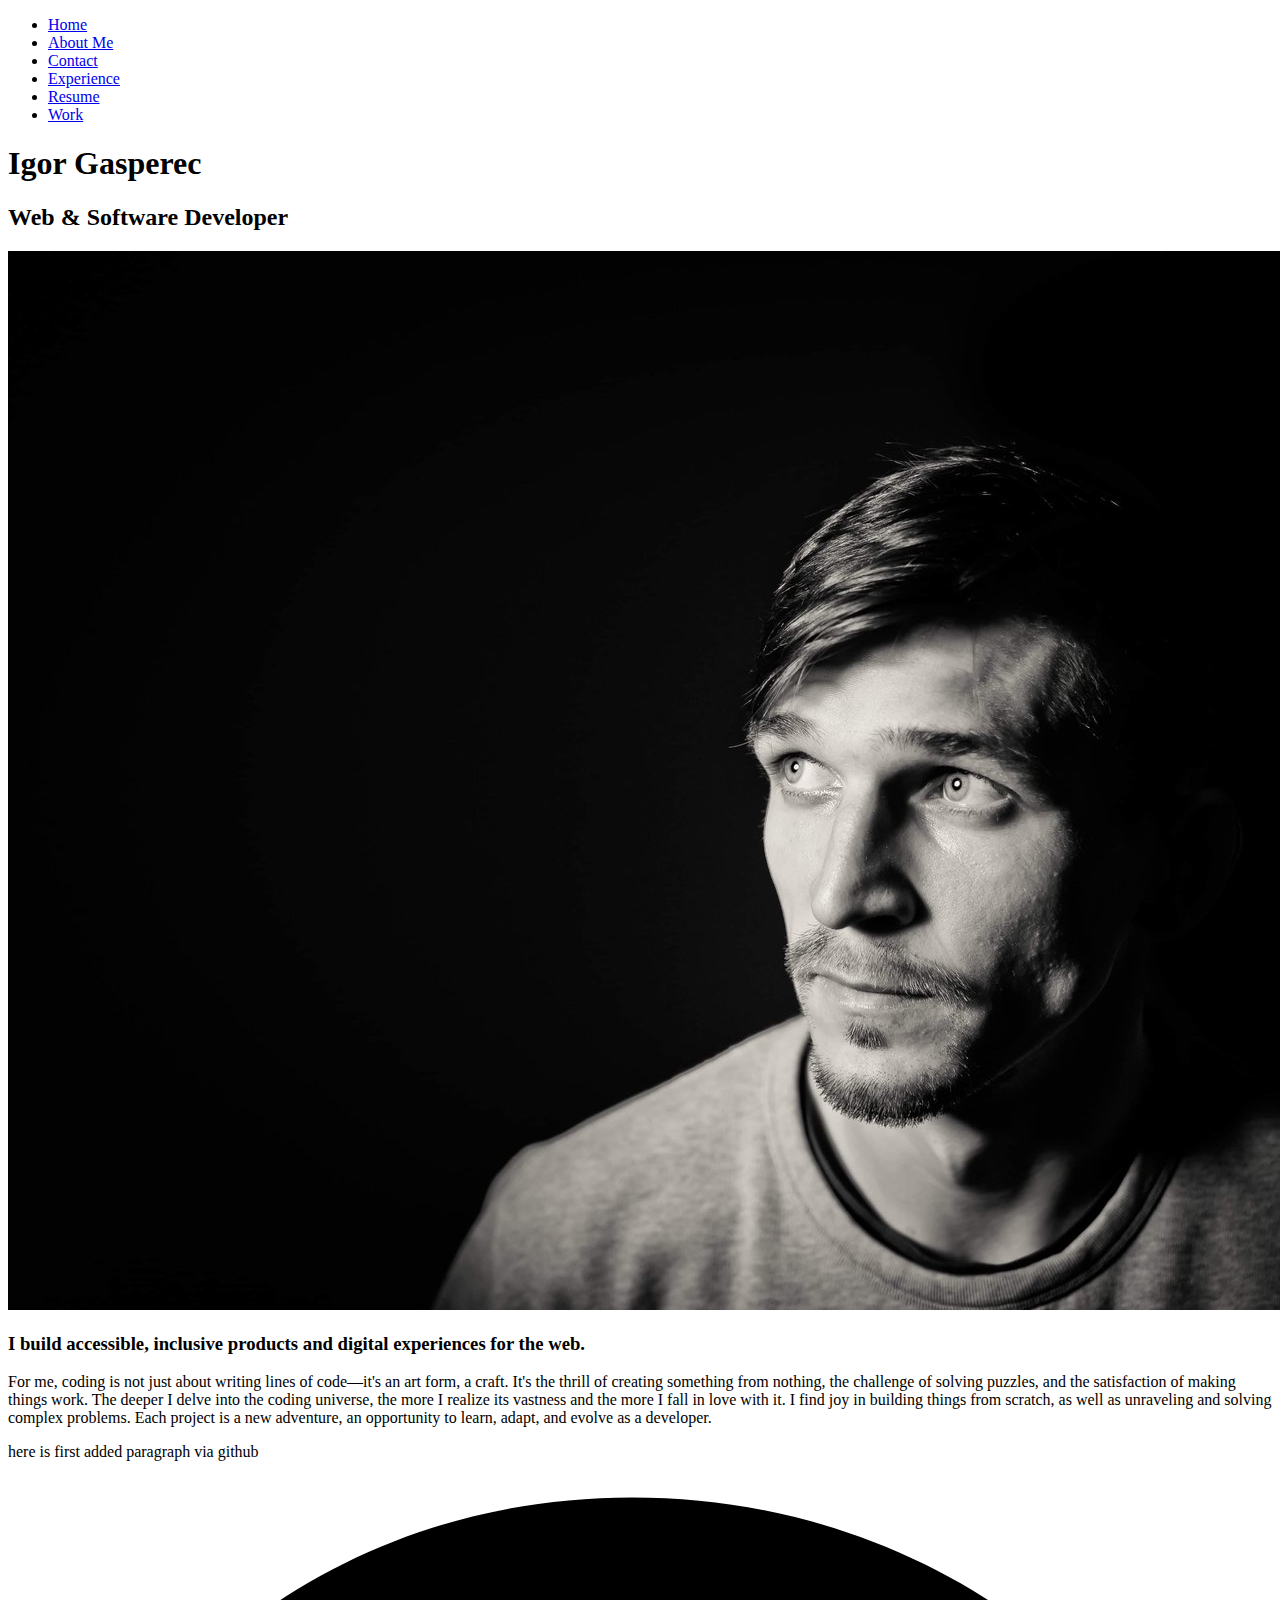
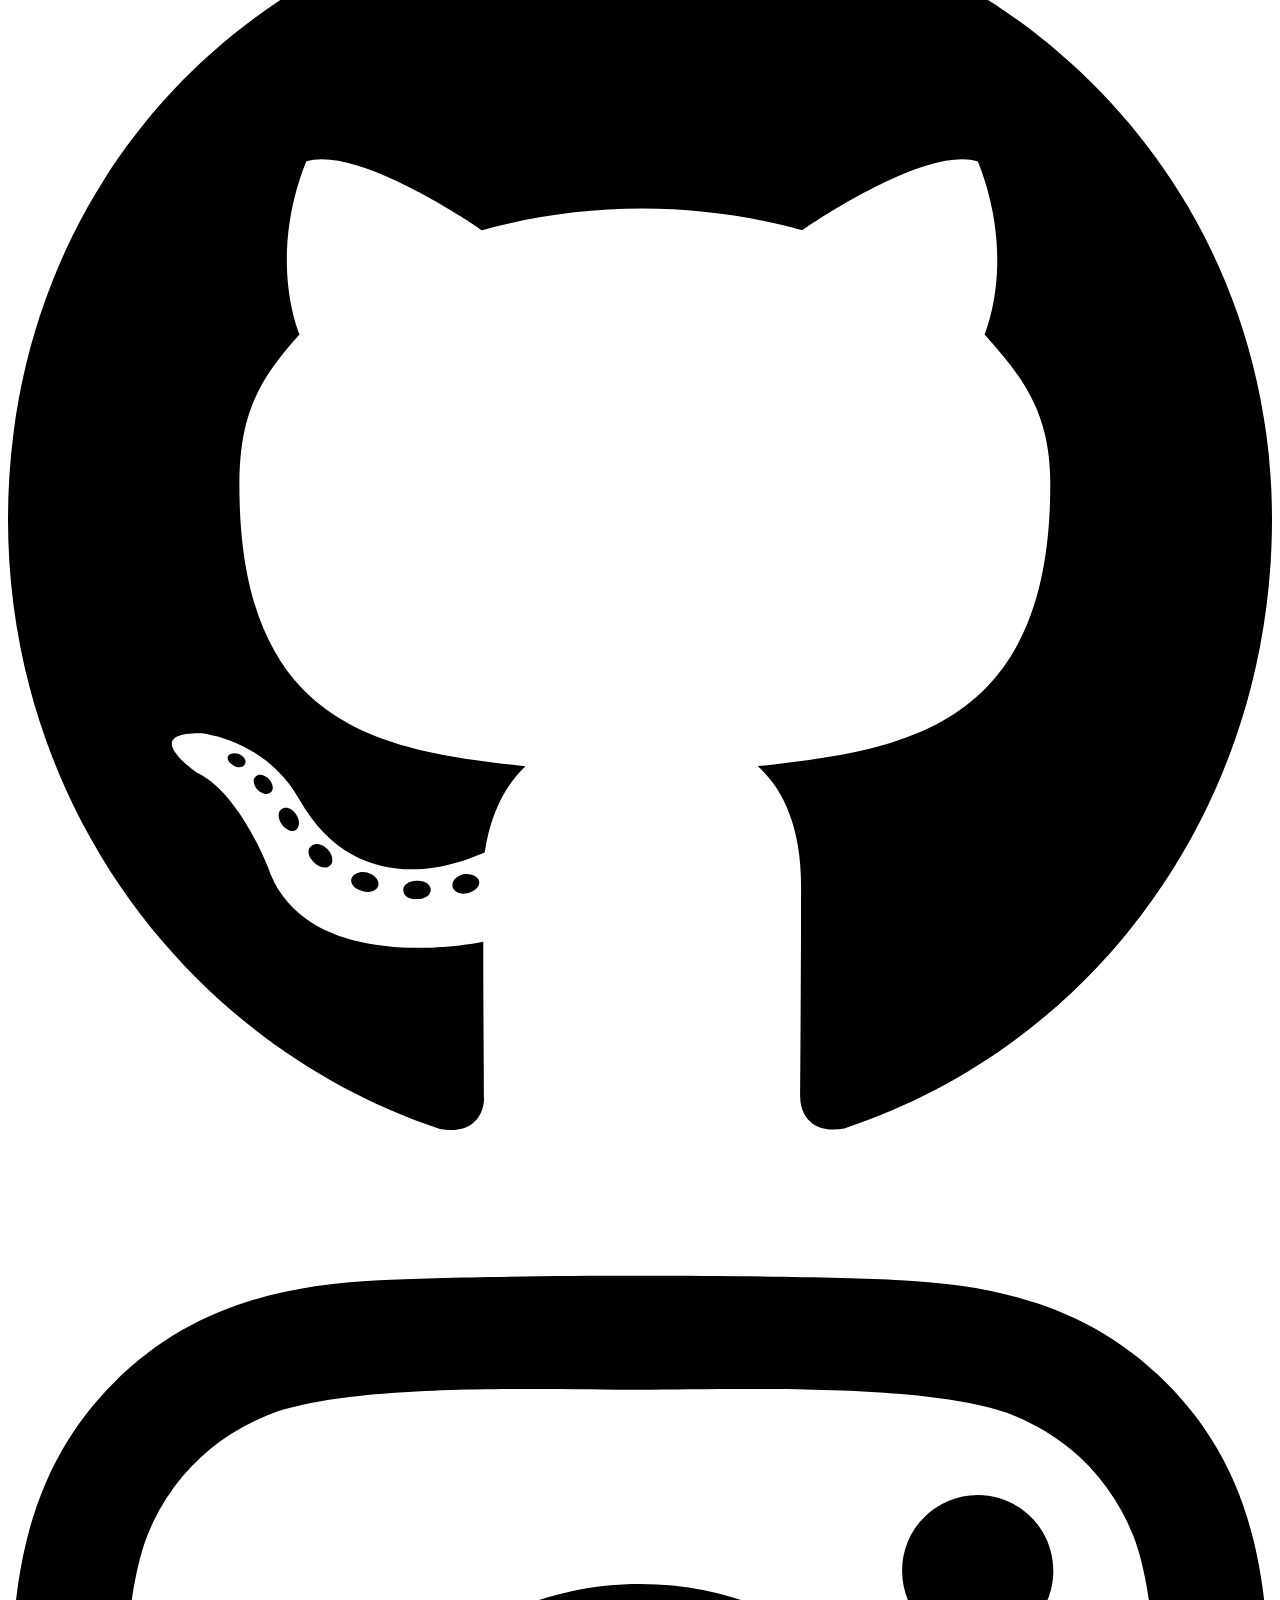
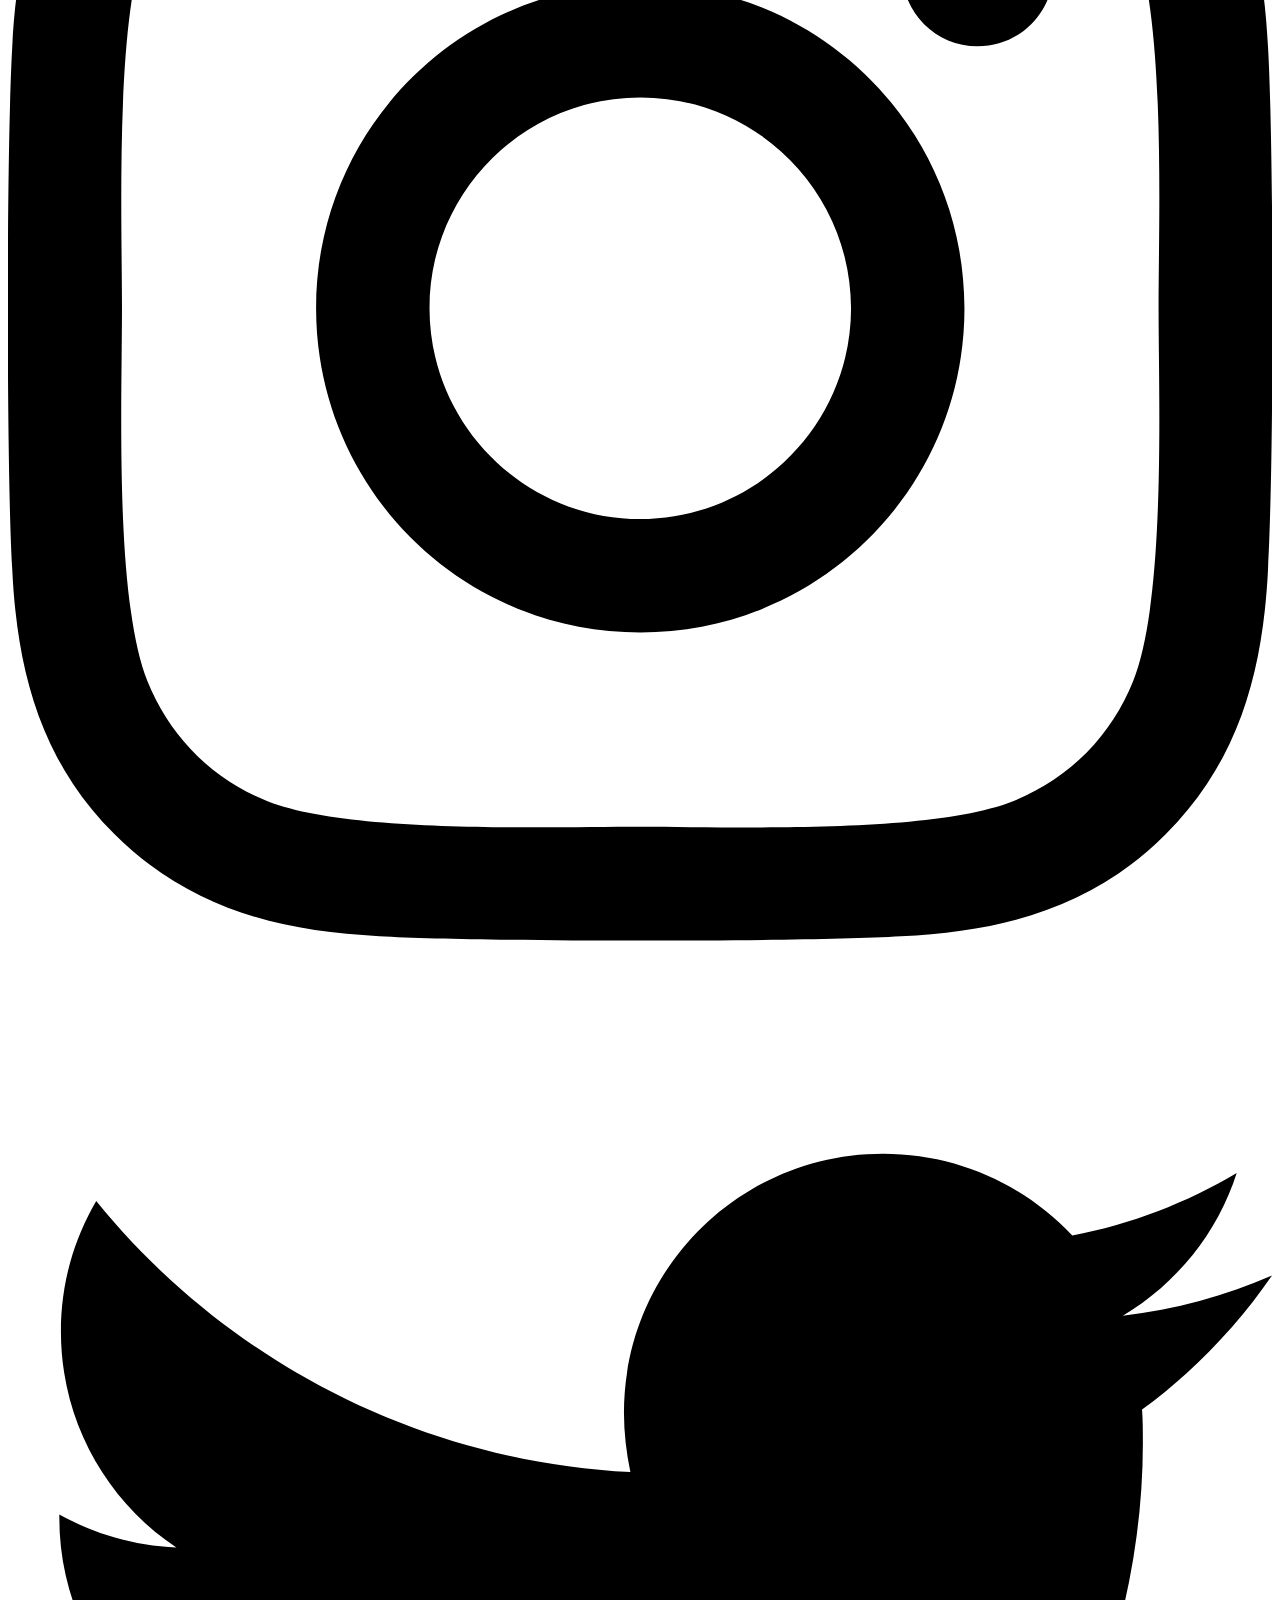
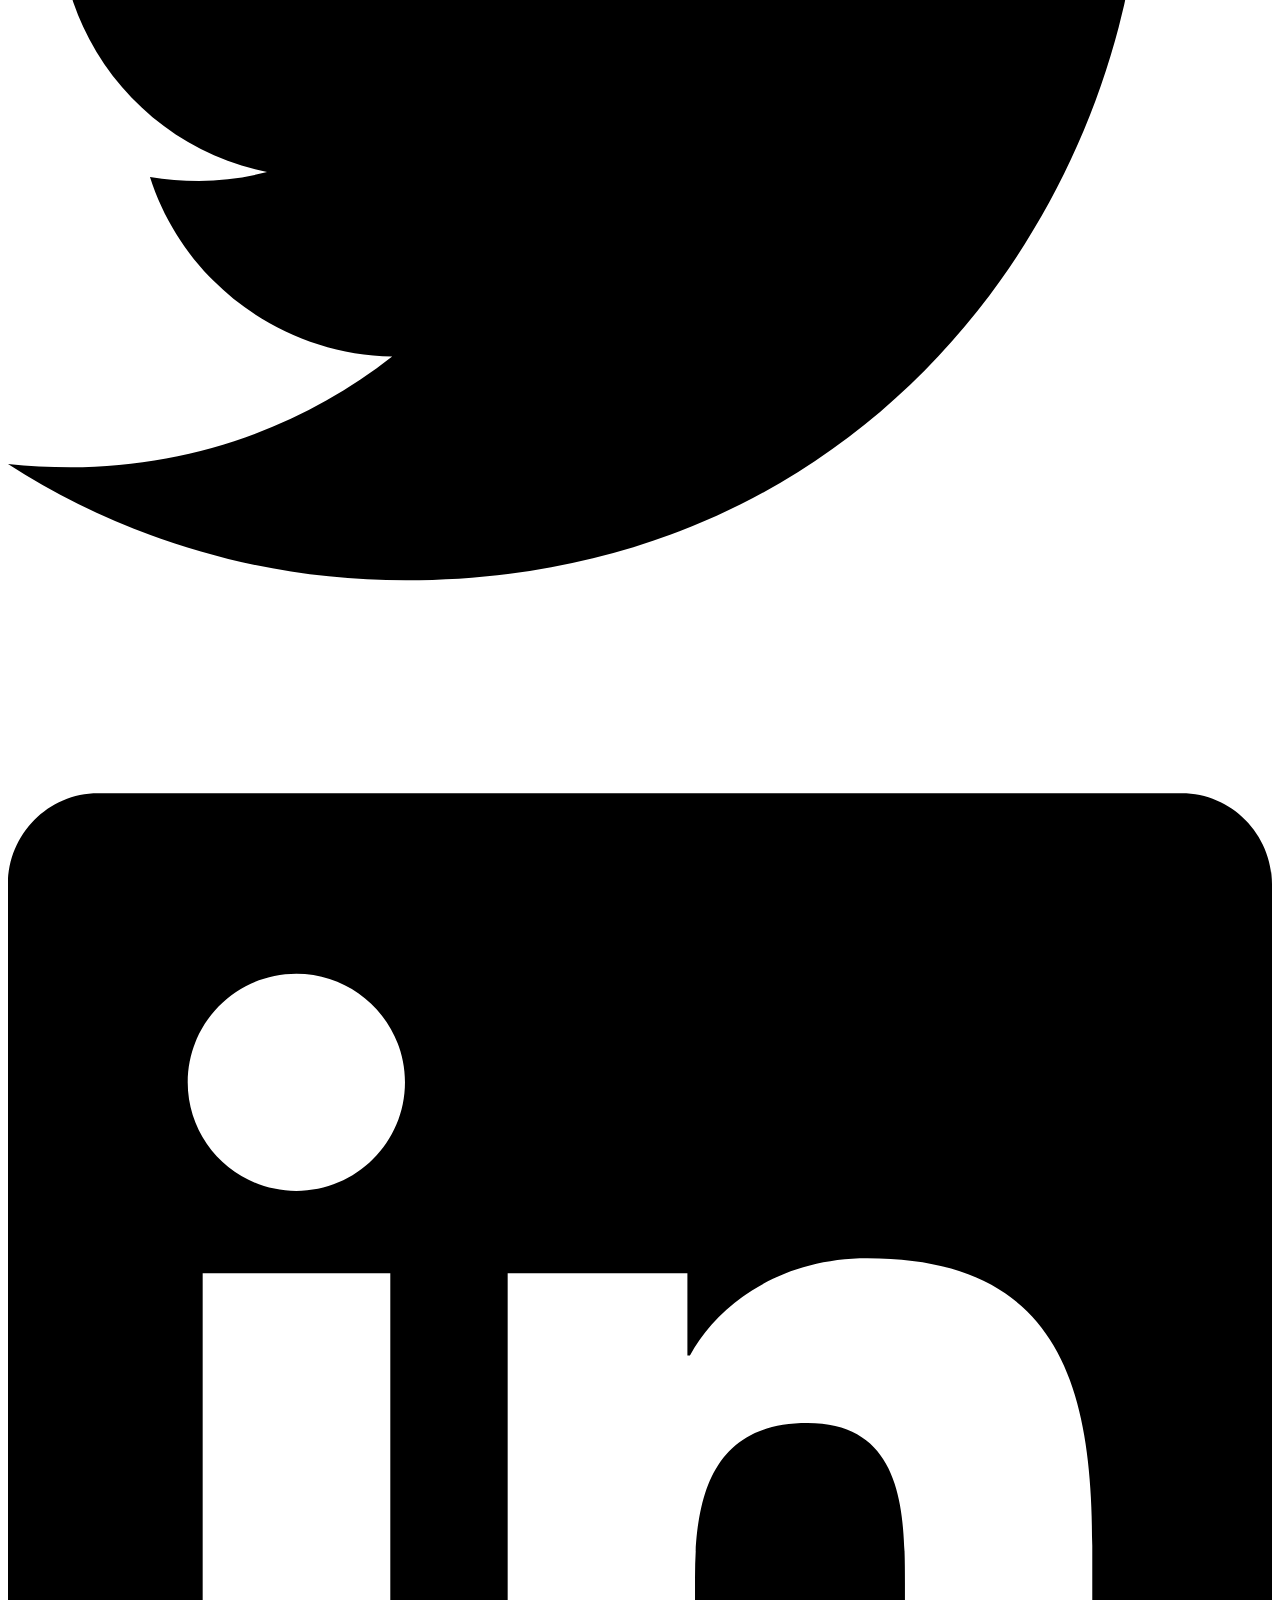
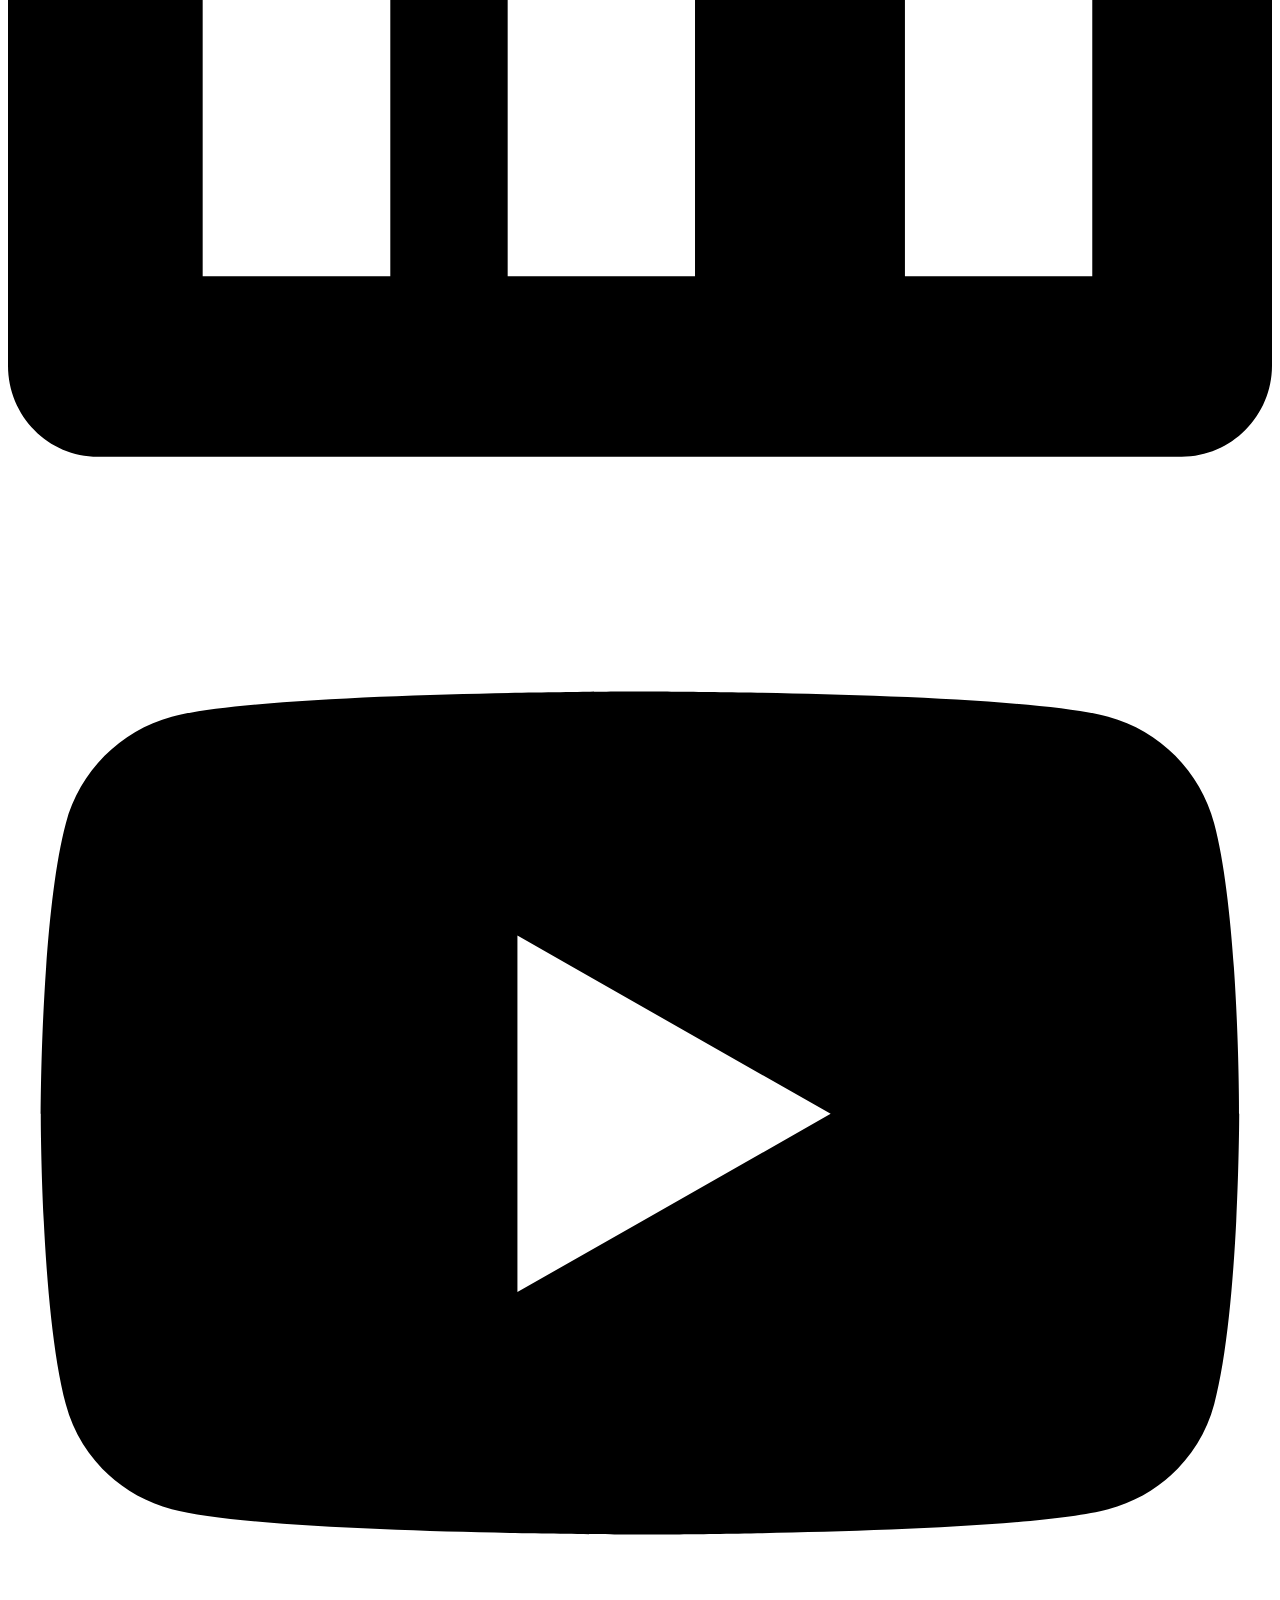
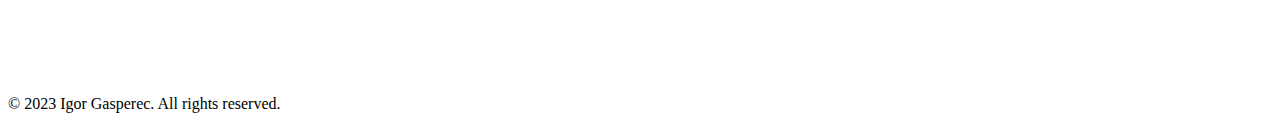
==== about.html @ 4b6e9caf "testing commit" ====
<!DOCTYPE html>
<html lang="en">
<head>
    <meta charset="UTF-8">
    <meta http-equiv="X-UA-Compatible" content="IE=edge">
    <meta name="viewport" content="width=device-width, initial-scale=1.0">
    <title>Igor Gasperec - Portfolio</title>
    <link rel="stylesheet" href="/css/normalise.css">
    <link rel="stylesheet" href="/css/mystyles.css">
    <script src="/JS/script.js"></script>
</head>
<body>

<!-- Navbar -->
<nav>
     <!-- ADD THIS div for the hamburger menu -->
     <div class="menu-toggle" id="mobile-menu">
        <span class="bar"></span>
        <span class="bar"></span>
        <span class="bar"></span>
    </div>
    <!-- END of the added div -->
    <ul class="nav-list">
        <li><a href="/html/index.html">Home</a></li>
        <li><a href="/html/about.html">About Me</a></li>
        <li><a href="/html/contact.html">Contact</a></li>
        <li><a href="/html/experience.html">Experience</a></li>
        <li><a href="/html/resume.html">Resume</a></li>
        <li><a href="/html/work.html">Work</a></li>
    </ul>
</nav>

    <!-- Main Content -->
    <main class="container">
        <h1>Igor Gasperec</h1>
        <h2>Web & Software Developer</h2>
        <div class="profile">
        <img src="../IMAGES/igor_profile.jpeg" alt="Profile Picture">
        </div>
        <h3>I build accessible, inclusive products and digital experiences for the web.</h3>
        <p>For me, coding is not just about writing lines of code—it's an art form, a craft. It's the thrill of creating something from nothing, the challenge of solving puzzles, and the satisfaction of making things work. The deeper I delve into the coding universe, the more I realize its vastness and the more I fall in love with it. I find joy in building things from scratch, as well as unraveling and solving complex problems. Each project is a new adventure, an opportunity to learn, adapt, and evolve as a developer.</p>
        <p>here is first added paragraph via github</p>
        <div class="social-icons">
            <a href="https://github.com/gasperec" class="icon-link"><img src="../IMAGES/github_logo.svg" alt="GitHub"></a>
            <a href="https://www.instagram.com/igorgasperec/" class="icon-link"><img src="../IMAGES/instagram_logo.svg" alt="Instagram"></a>
            <a href="https://twitter.com/gaspernator" class="icon-link"><img src="../IMAGES/twitter logo.svg" alt="Twitter"></a>
            <a href="https://www.linkedin.com/in/igor-gasperec-107602123/" class="icon-link"><img src="../IMAGES/linkedin_logo.svg" alt="LinkedIn"></a>
            <a href="https://www.youtube.com/channel/UCEY07HzT4uffakNIAejKF3A" class="icon-link"><img src="../IMAGES/youtube_logo.svg" alt="LinkedIn"></a>
        </div>
    </main>

    <!-- Footer -->
    <footer>
        <p>&copy; 2023 Igor Gasperec. All rights reserved.</p>
    </footer>

</body>

</html>
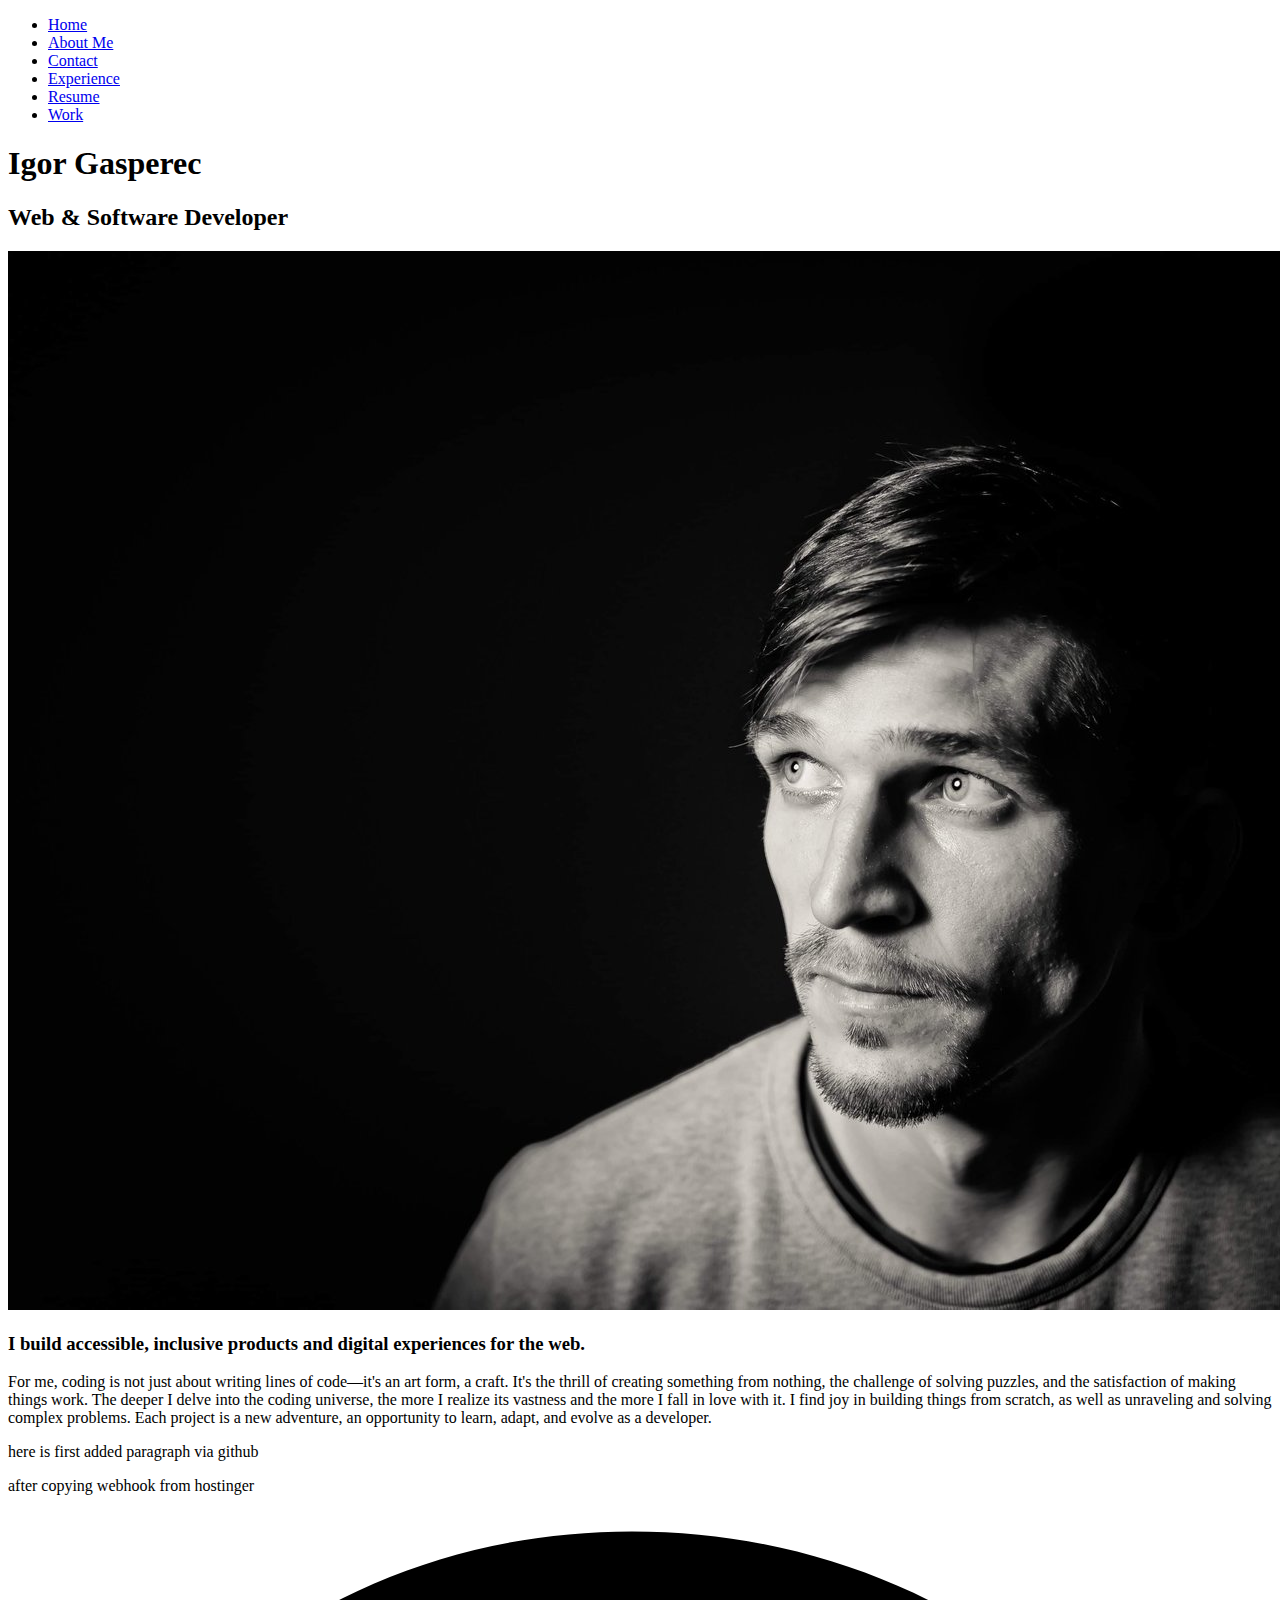
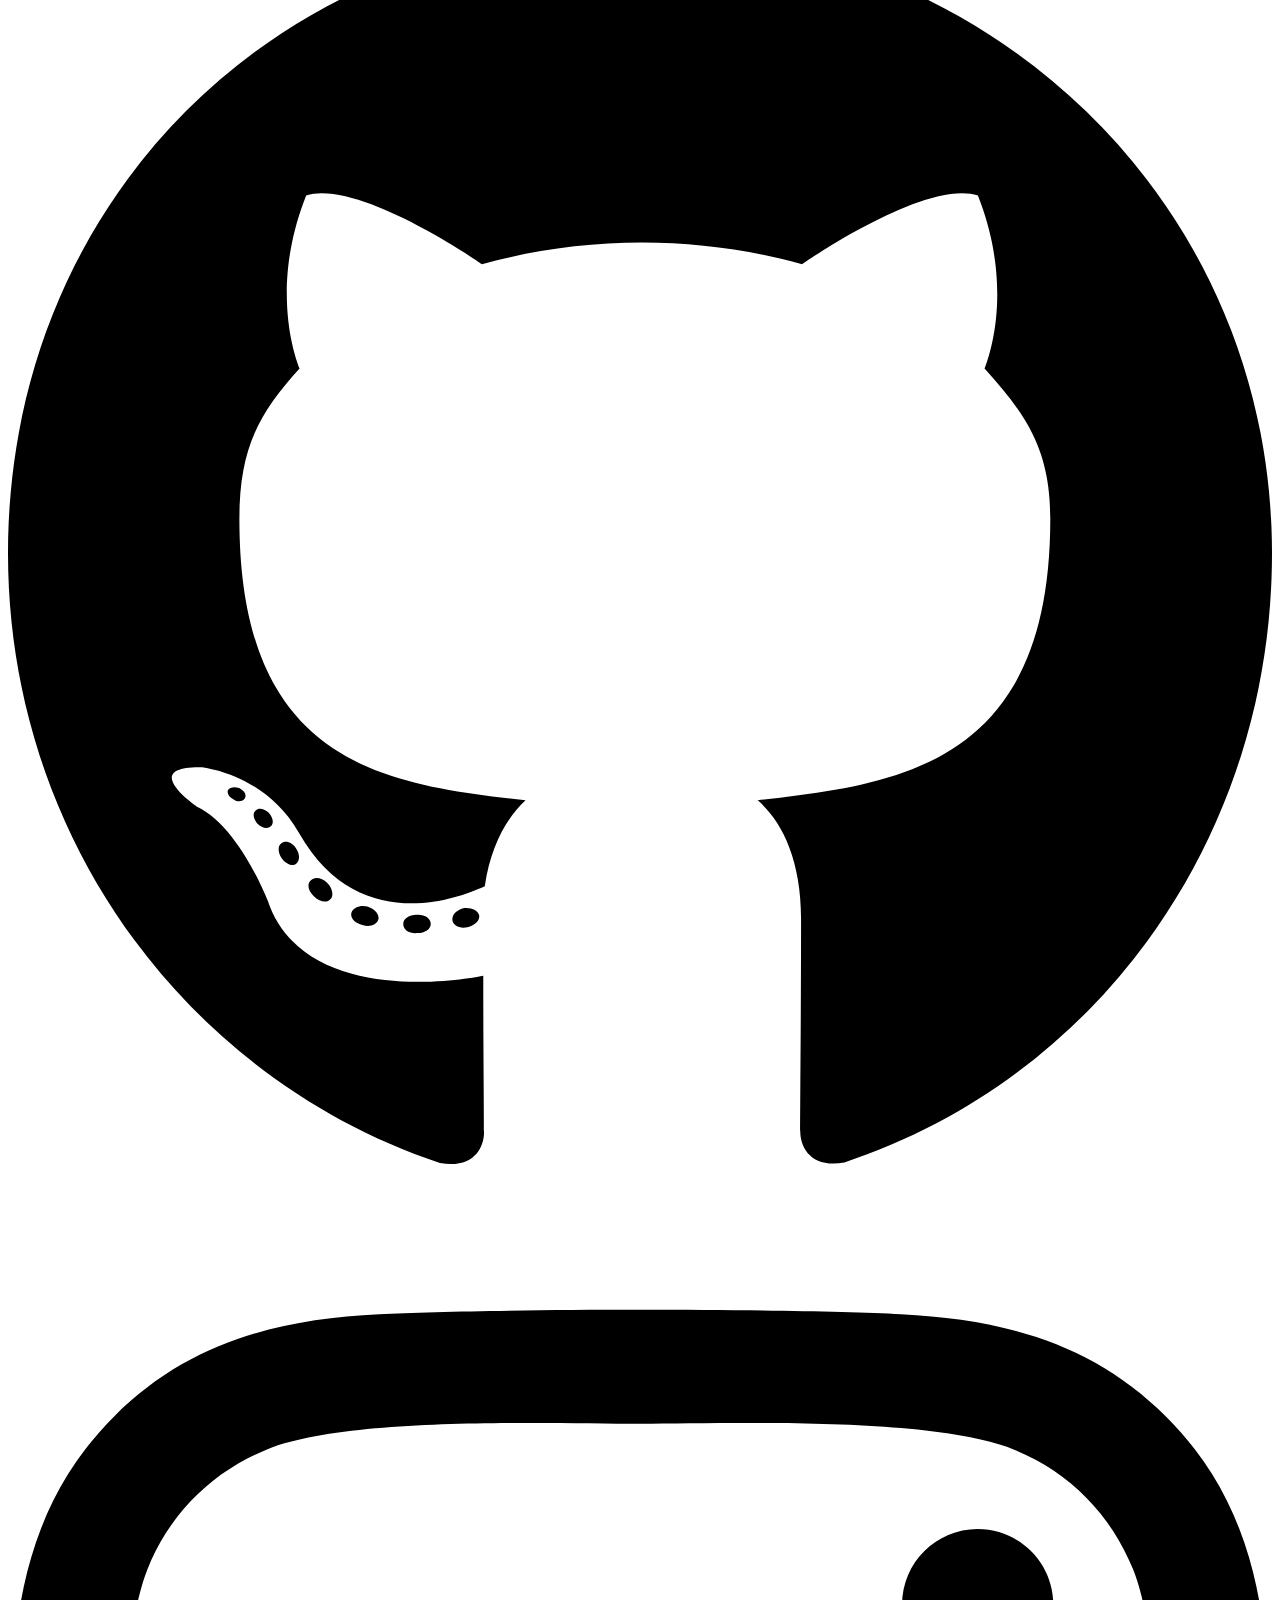
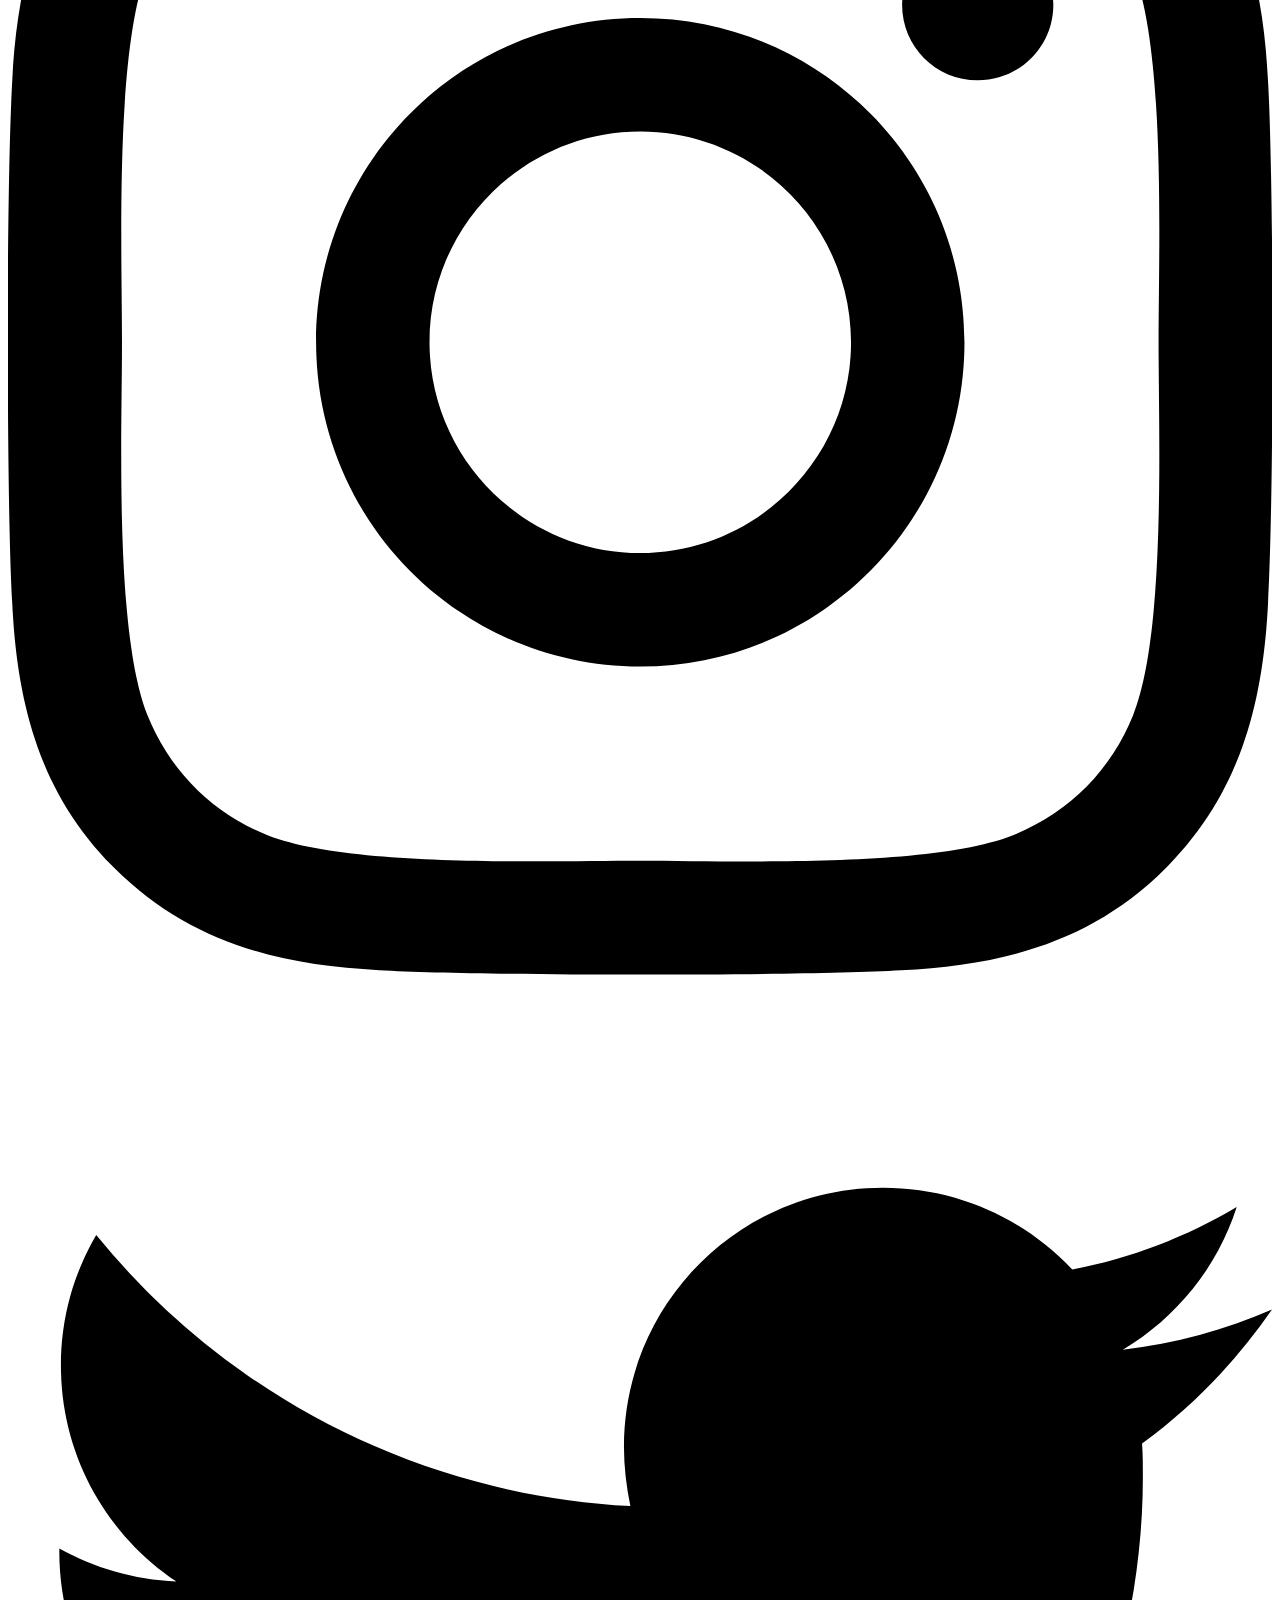
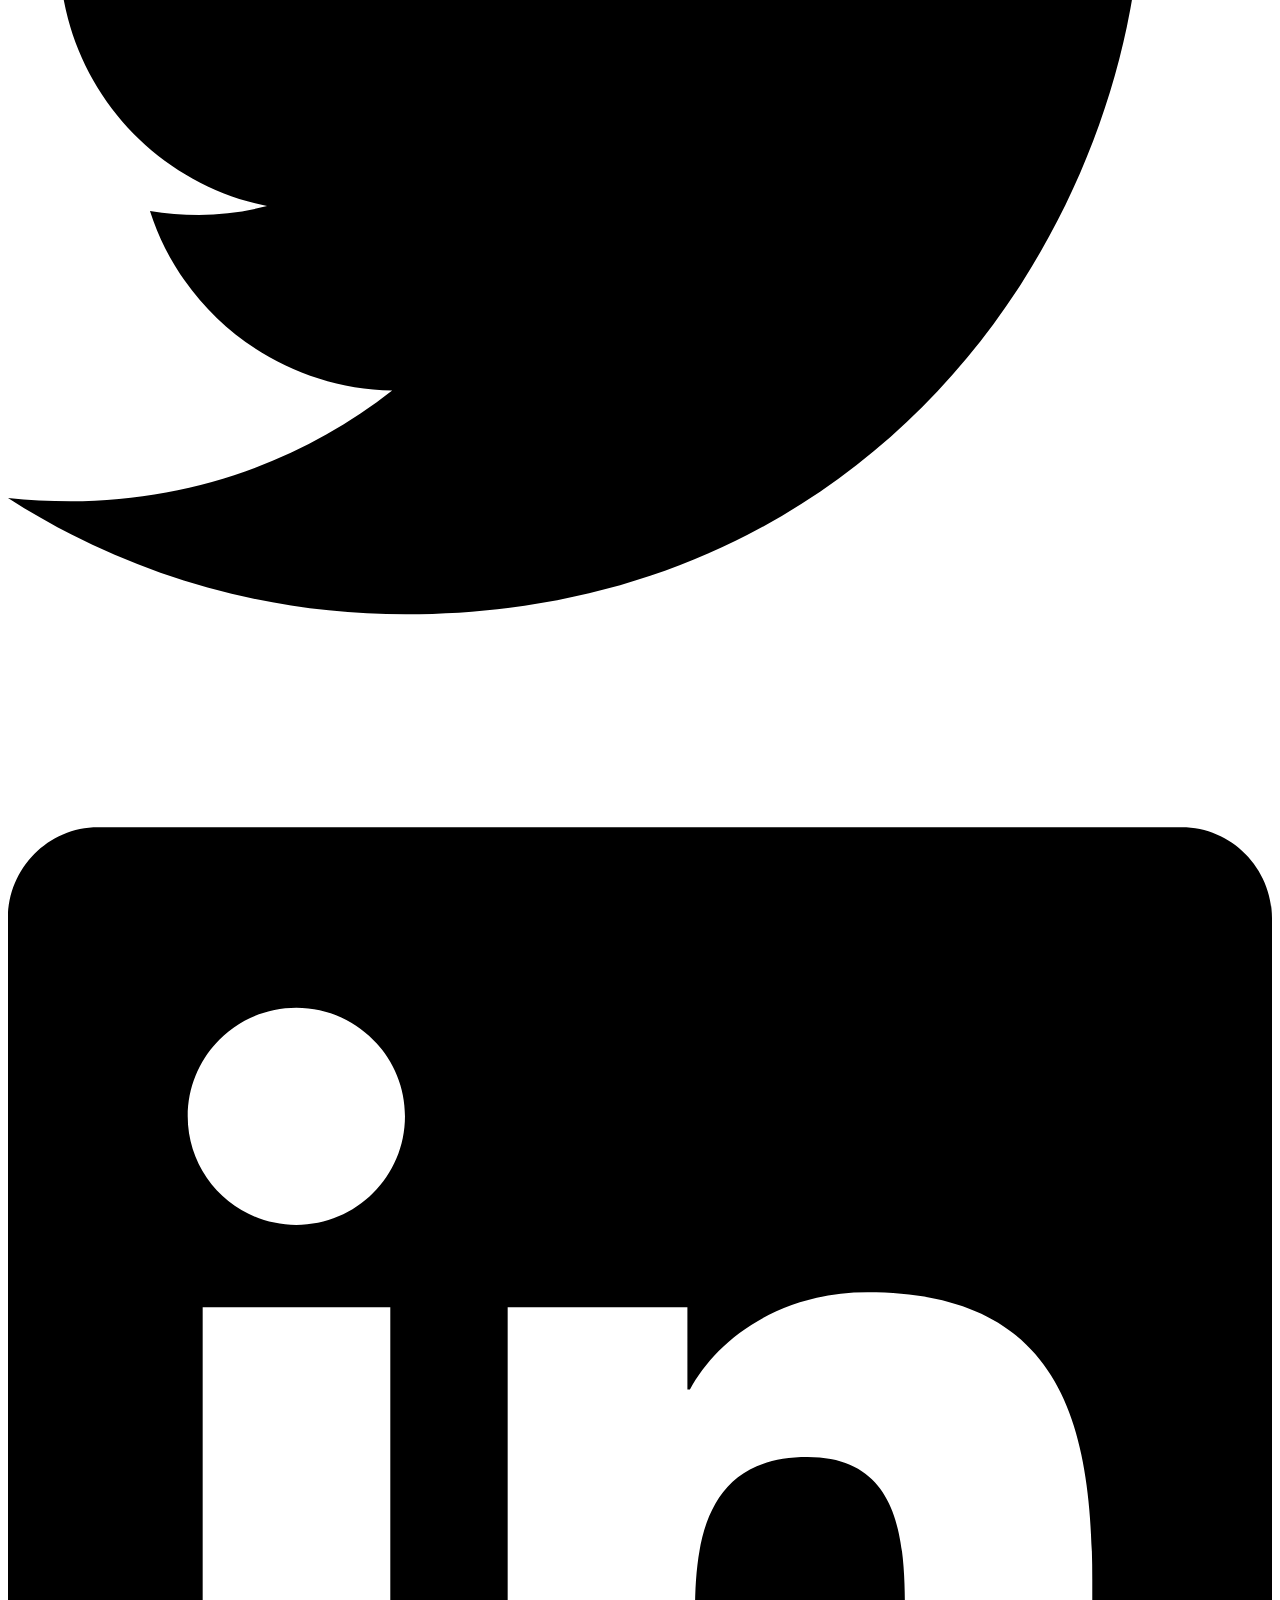
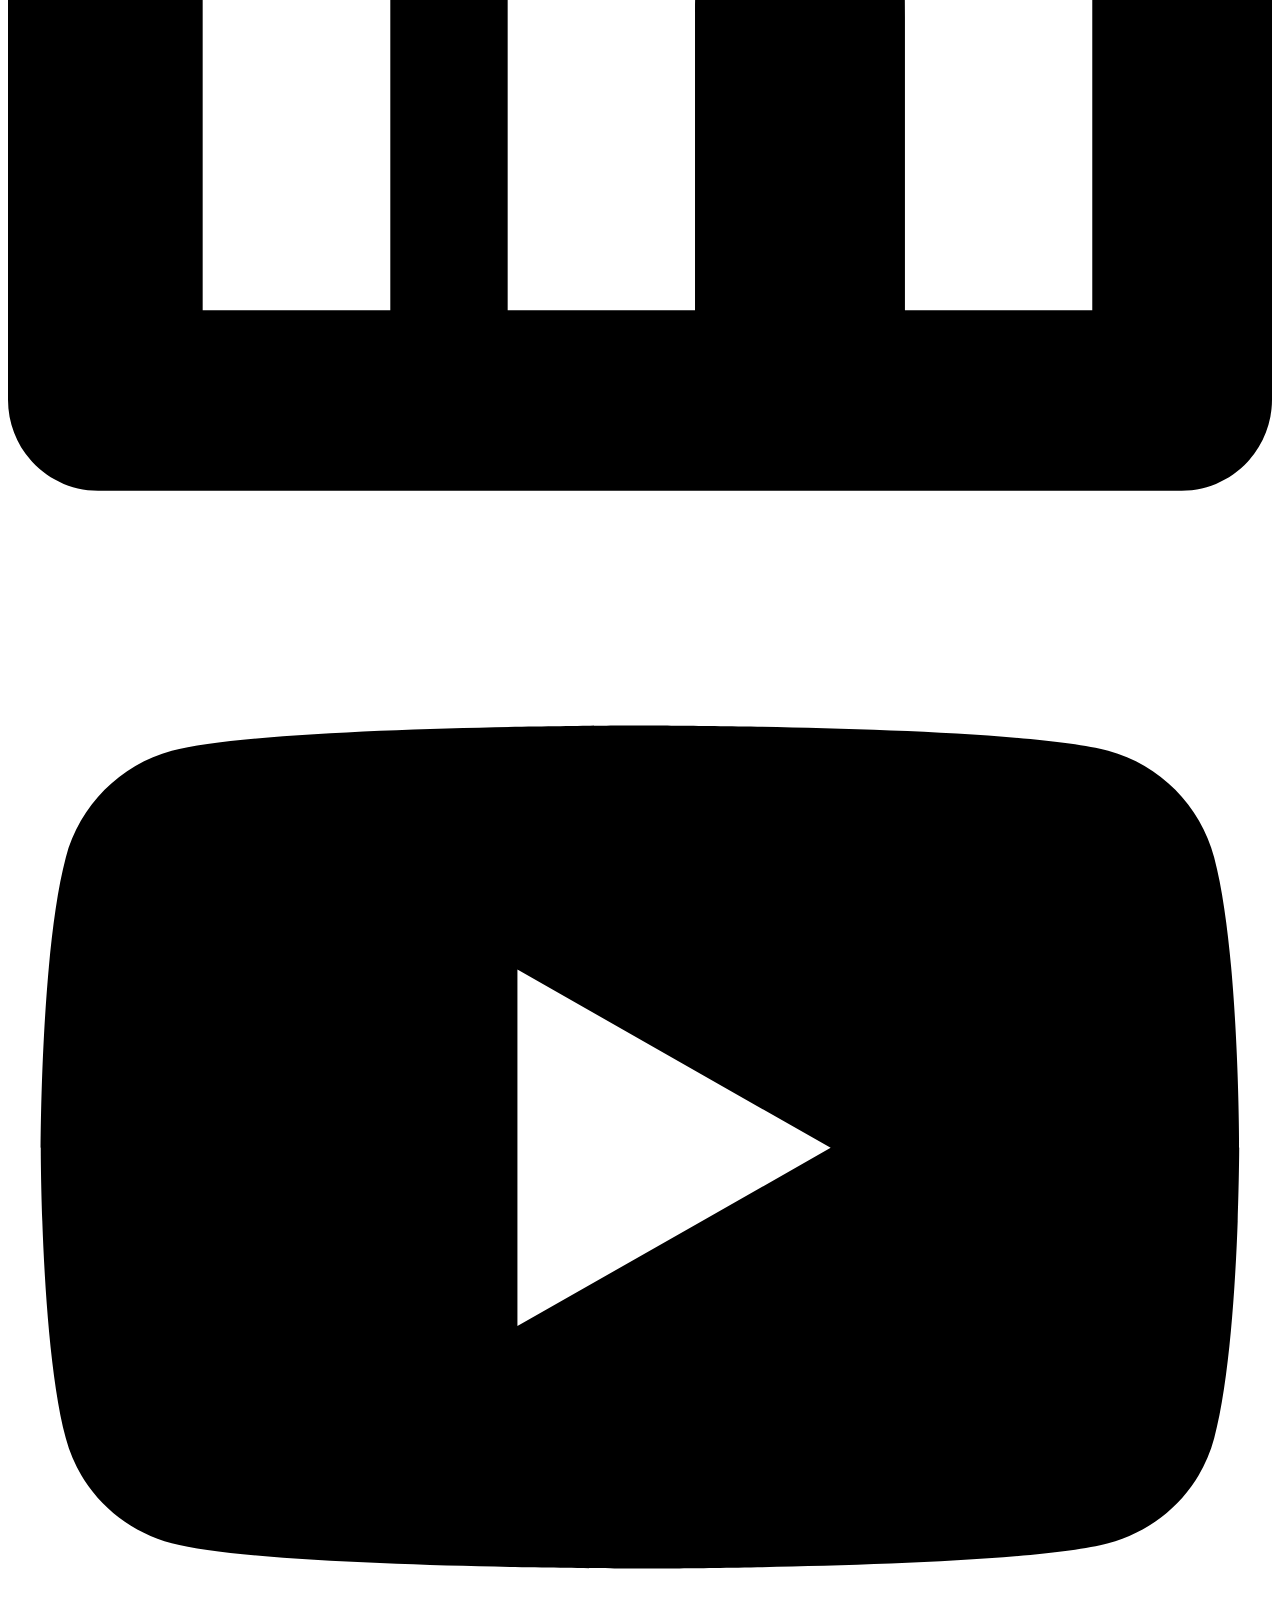
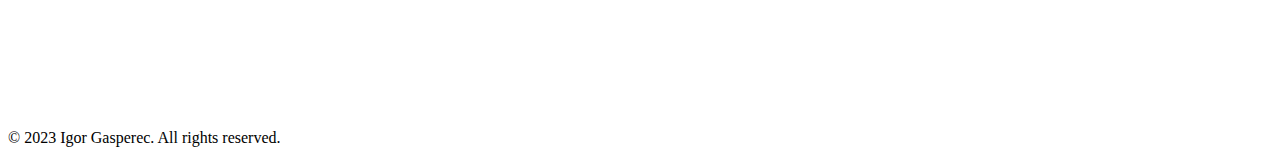
==== commit fff7ceb1: "webhook from hostinger change about page" ====
--- a/about.html
+++ b/about.html
@@ -1,34 +1,34 @@
 <!DOCTYPE html>
 <html lang="en">
-<head>
-    <meta charset="UTF-8">
-    <meta http-equiv="X-UA-Compatible" content="IE=edge">
-    <meta name="viewport" content="width=device-width, initial-scale=1.0">
-    <title>Igor Gasperec - Portfolio</title>
-    <link rel="stylesheet" href="/css/normalise.css">
-    <link rel="stylesheet" href="/css/mystyles.css">
-    <script src="/JS/script.js"></script>
-</head>
-<body>
-
-<!-- Navbar -->
-<nav>
-     <!-- ADD THIS div for the hamburger menu -->
-     <div class="menu-toggle" id="mobile-menu">
-        <span class="bar"></span>
-        <span class="bar"></span>
-        <span class="bar"></span>
-    </div>
-    <!-- END of the added div -->
-    <ul class="nav-list">
-        <li><a href="/html/index.html">Home</a></li>
-        <li><a href="/html/about.html">About Me</a></li>
-        <li><a href="/html/contact.html">Contact</a></li>
-        <li><a href="/html/experience.html">Experience</a></li>
-        <li><a href="/html/resume.html">Resume</a></li>
-        <li><a href="/html/work.html">Work</a></li>
-    </ul>
-</nav>
+    <head>
+        <meta charset="UTF-8">
+        <meta http-equiv="X-UA-Compatible" content="IE=edge">
+        <meta name="viewport" content="width=device-width, initial-scale=1.0">
+        <title>Igor Gasperec - Portfolio</title>
+        <link rel="stylesheet" href="/css/normalise.css">
+        <link rel="stylesheet" href="/css/mystyles.css">
+       
+    </head>
+    <body>
+    
+    <!-- Navbar -->
+    <nav>
+         <!-- ADD THIS div for the hamburger menu -->
+         <div class="menu-toggle" id="mobile-menu">
+            <span class="bar"></span>
+            <span class="bar"></span>
+            <span class="bar"></span>
+        </div>
+        <!-- END of the added div -->
+        <ul class="nav-list">
+            <li><a href="../index.html">Home</a></li>
+            <li><a href="../about.html">About Me</a></li>
+            <li><a href="../contact.html">Contact</a></li>
+            <li><a href="../experience.html">Experience</a></li>
+            <li><a href="../resume.html">Resume</a></li>
+            <li><a href="../work.html">Work</a></li>
+        </ul>
+    </nav>
 
     <!-- Main Content -->
     <main class="container">
@@ -40,6 +40,7 @@
         <h3>I build accessible, inclusive products and digital experiences for the web.</h3>
         <p>For me, coding is not just about writing lines of code—it's an art form, a craft. It's the thrill of creating something from nothing, the challenge of solving puzzles, and the satisfaction of making things work. The deeper I delve into the coding universe, the more I realize its vastness and the more I fall in love with it. I find joy in building things from scratch, as well as unraveling and solving complex problems. Each project is a new adventure, an opportunity to learn, adapt, and evolve as a developer.</p>
         <p>here is first added paragraph via github</p>
+        <p>after copying webhook from hostinger</p>
         <div class="social-icons">
             <a href="https://github.com/gasperec" class="icon-link"><img src="../IMAGES/github_logo.svg" alt="GitHub"></a>
             <a href="https://www.instagram.com/igorgasperec/" class="icon-link"><img src="../IMAGES/instagram_logo.svg" alt="Instagram"></a>
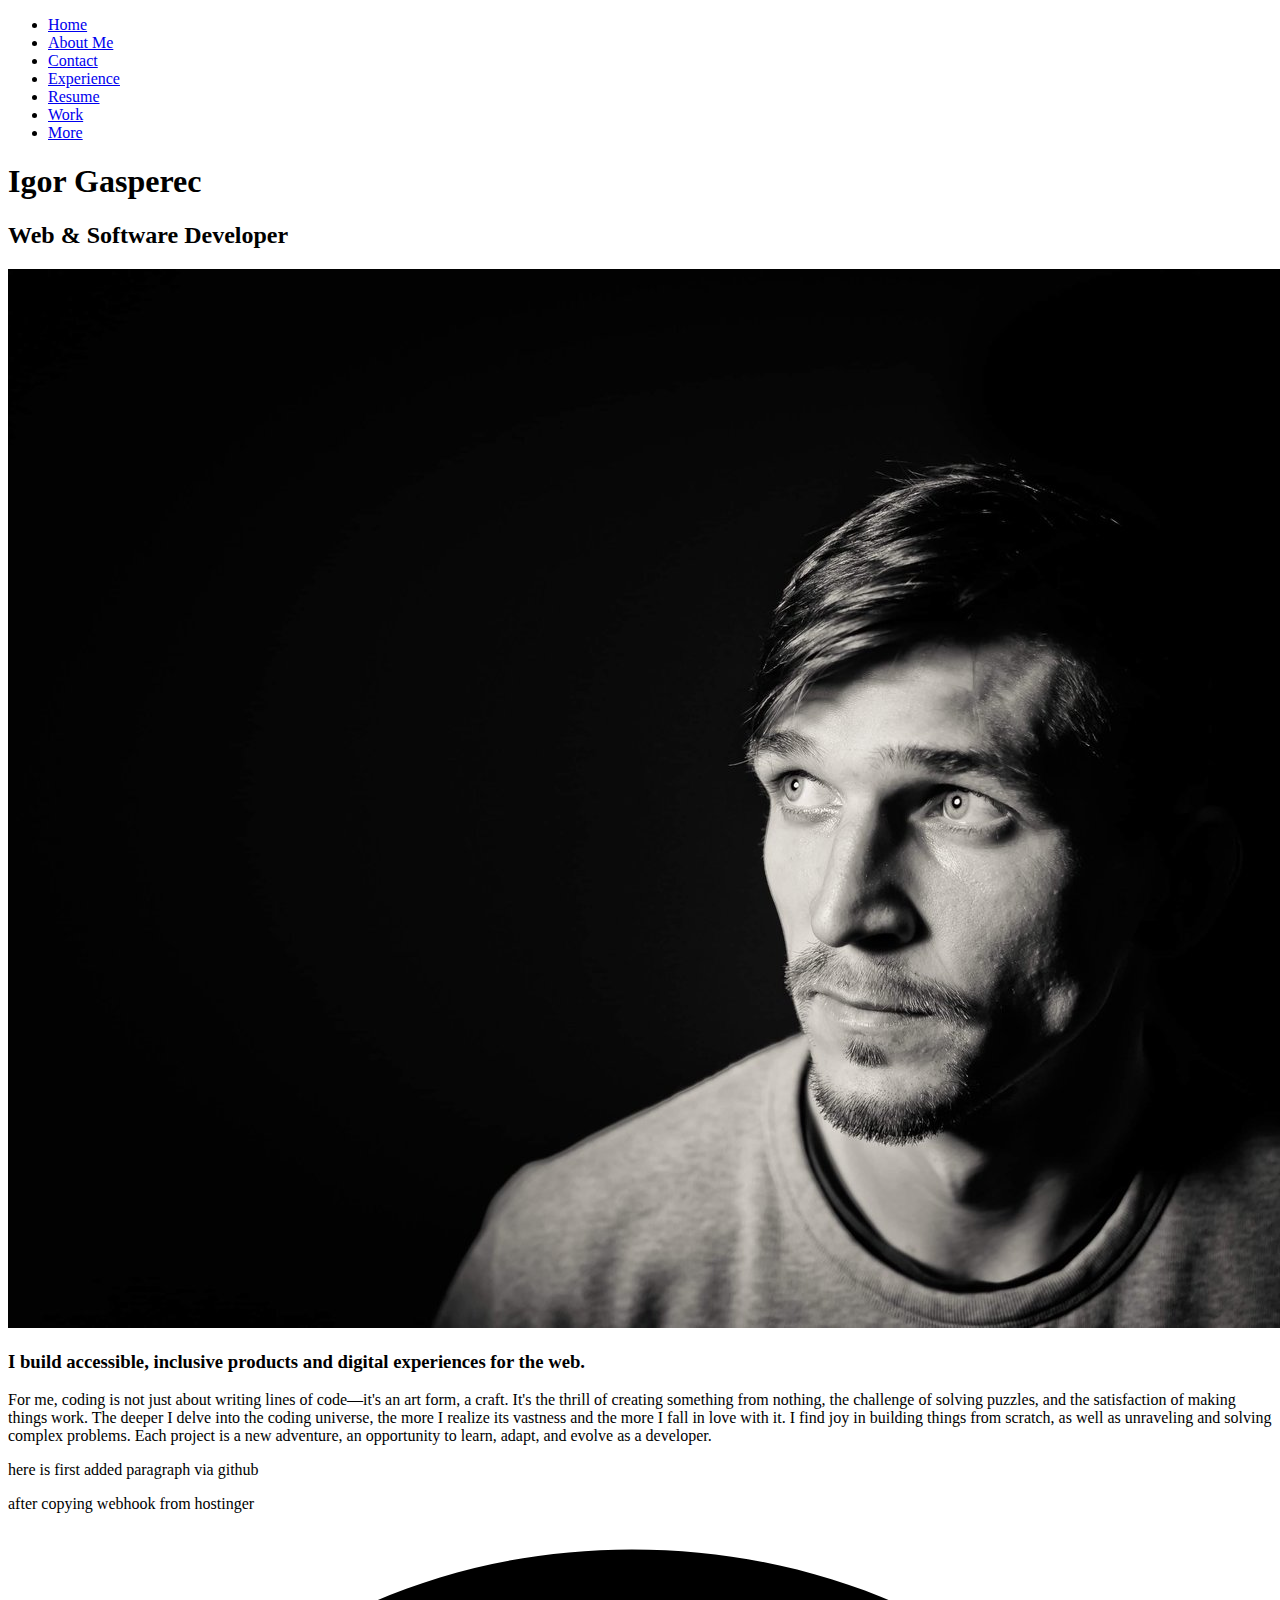
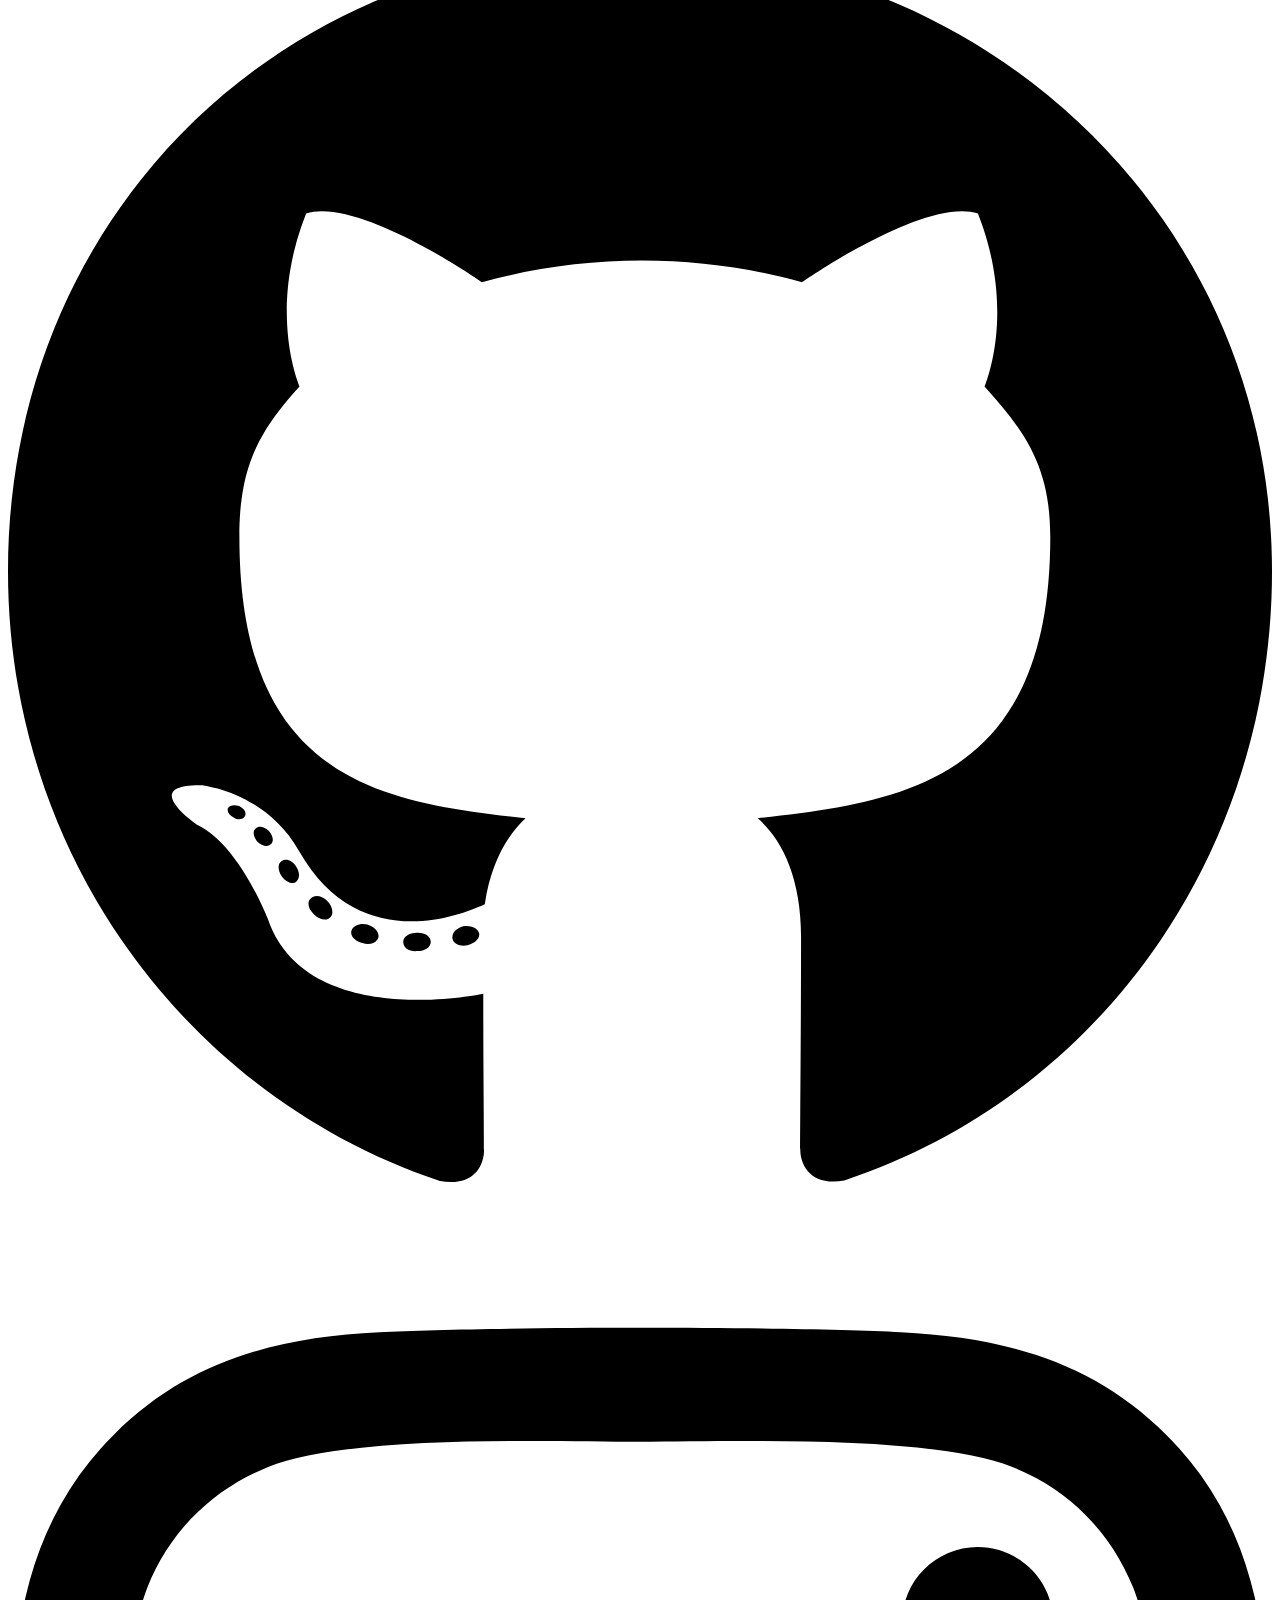
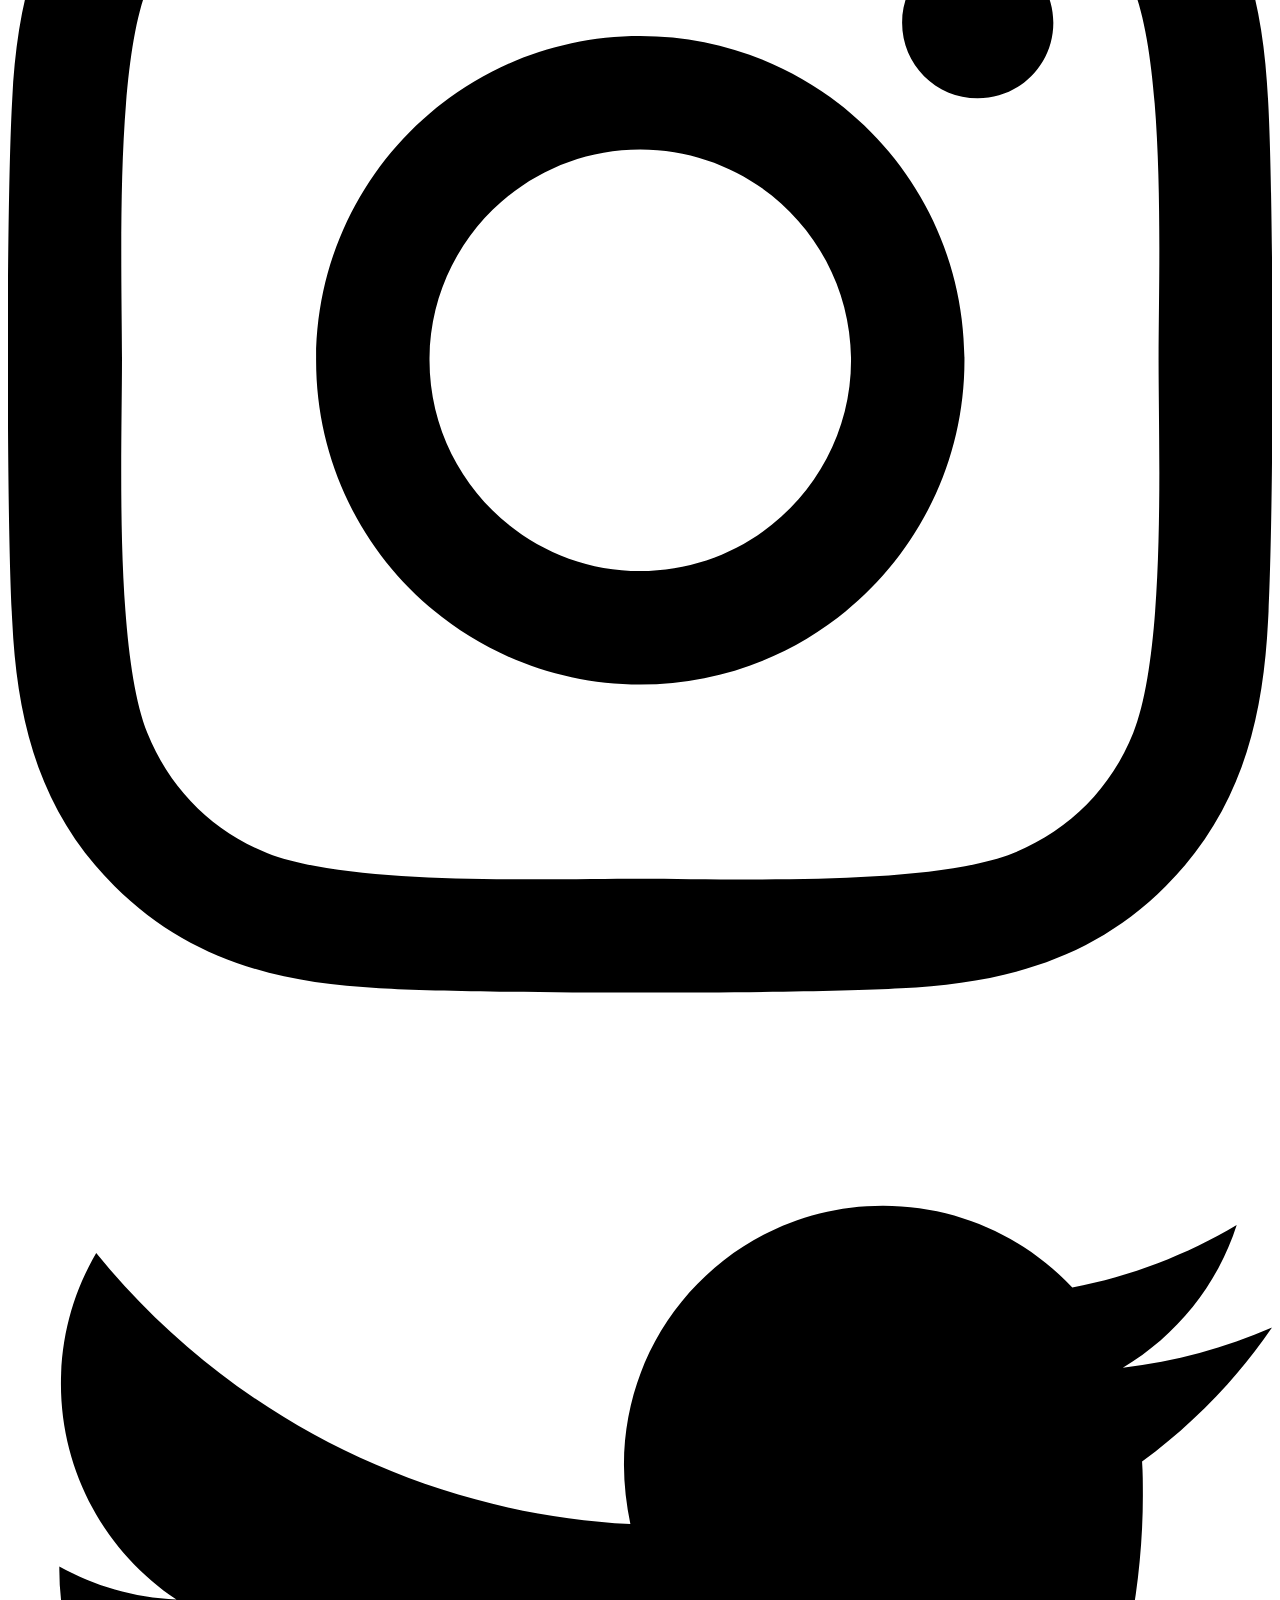
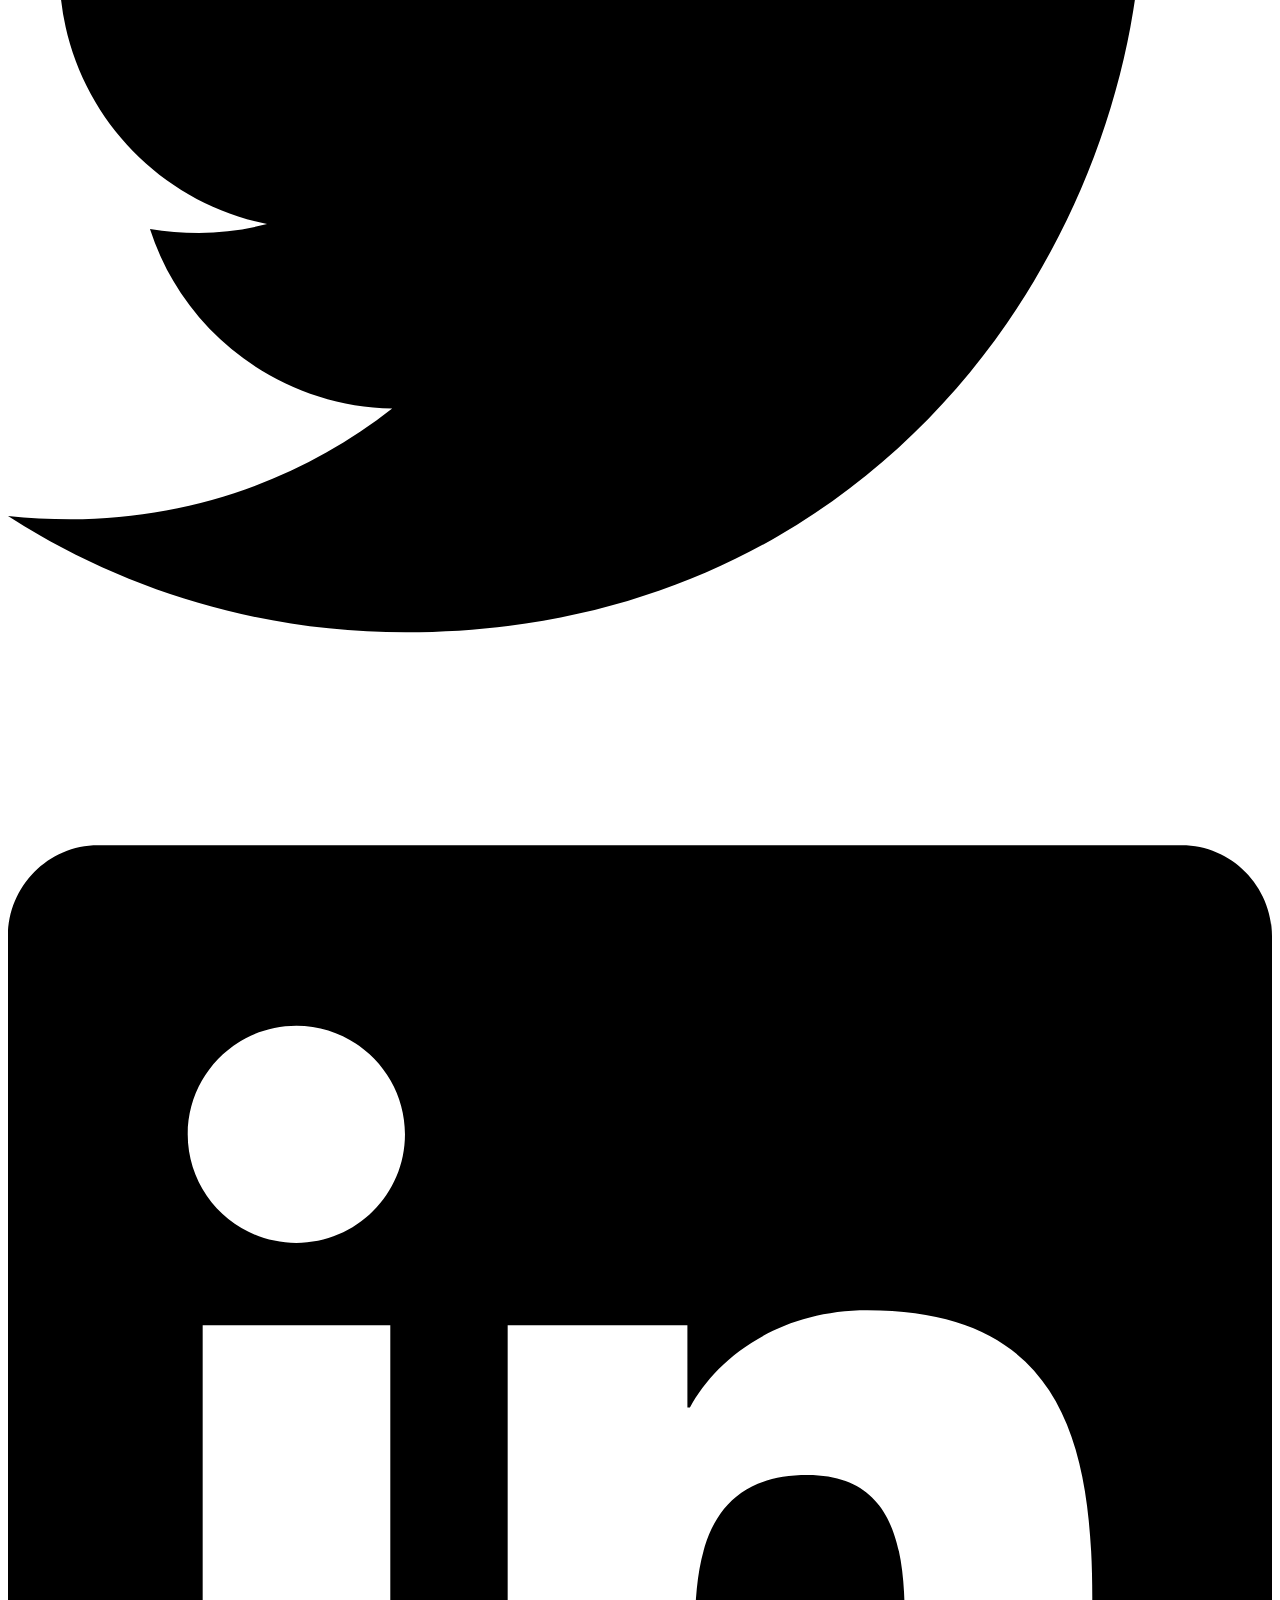
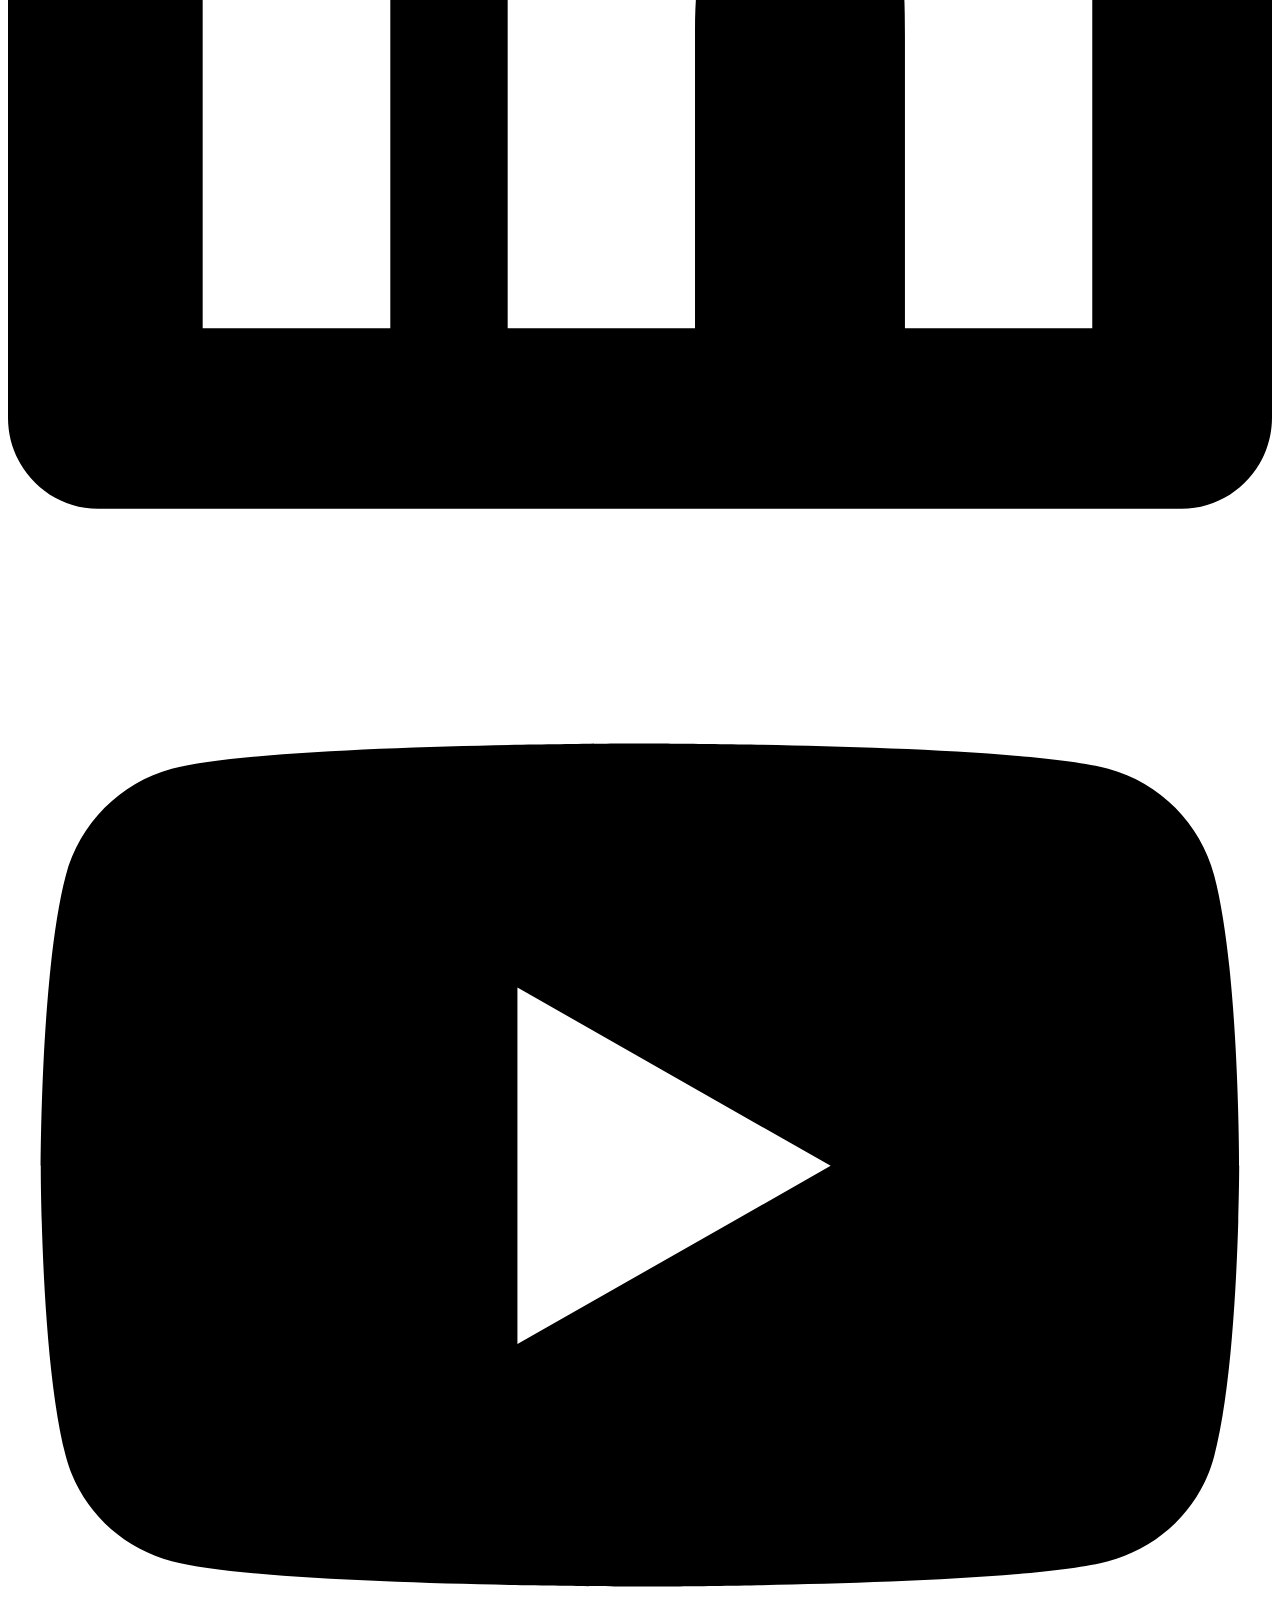
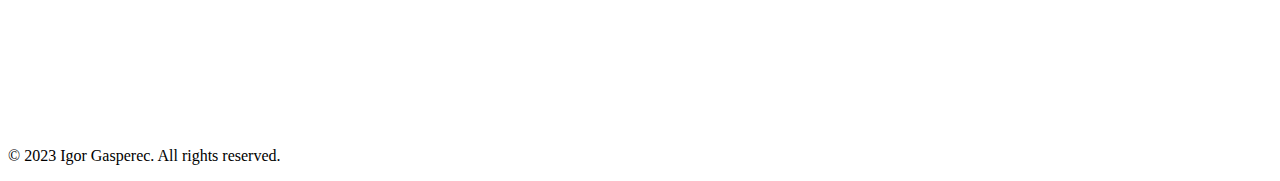
==== commit 30104ce7: "added more page" ====
--- a/about.html
+++ b/about.html
@@ -7,6 +7,7 @@
         <title>Igor Gasperec - Portfolio</title>
         <link rel="stylesheet" href="/css/normalise.css">
         <link rel="stylesheet" href="/css/mystyles.css">
+        <script src="js/script.js"></script>
        
     </head>
     <body>
@@ -21,12 +22,14 @@
         </div>
         <!-- END of the added div -->
         <ul class="nav-list">
-            <li><a href="../index.html">Home</a></li>
-            <li><a href="../about.html">About Me</a></li>
-            <li><a href="../contact.html">Contact</a></li>
-            <li><a href="../experience.html">Experience</a></li>
-            <li><a href="../resume.html">Resume</a></li>
-            <li><a href="../work.html">Work</a></li>
+            <li><a href="/index.html">Home</a></li>
+            <li><a href="/about.html">About Me</a></li>
+            <li><a href="/contact.html">Contact</a></li>
+            <li><a href="/experience.html">Experience</a></li>
+            <li><a href="/resume.html">Resume</a></li>
+            <li><a href="/work.html">Work</a></li>
+            <li><a href="/more.html">More</a></li>
+
         </ul>
     </nav>
 
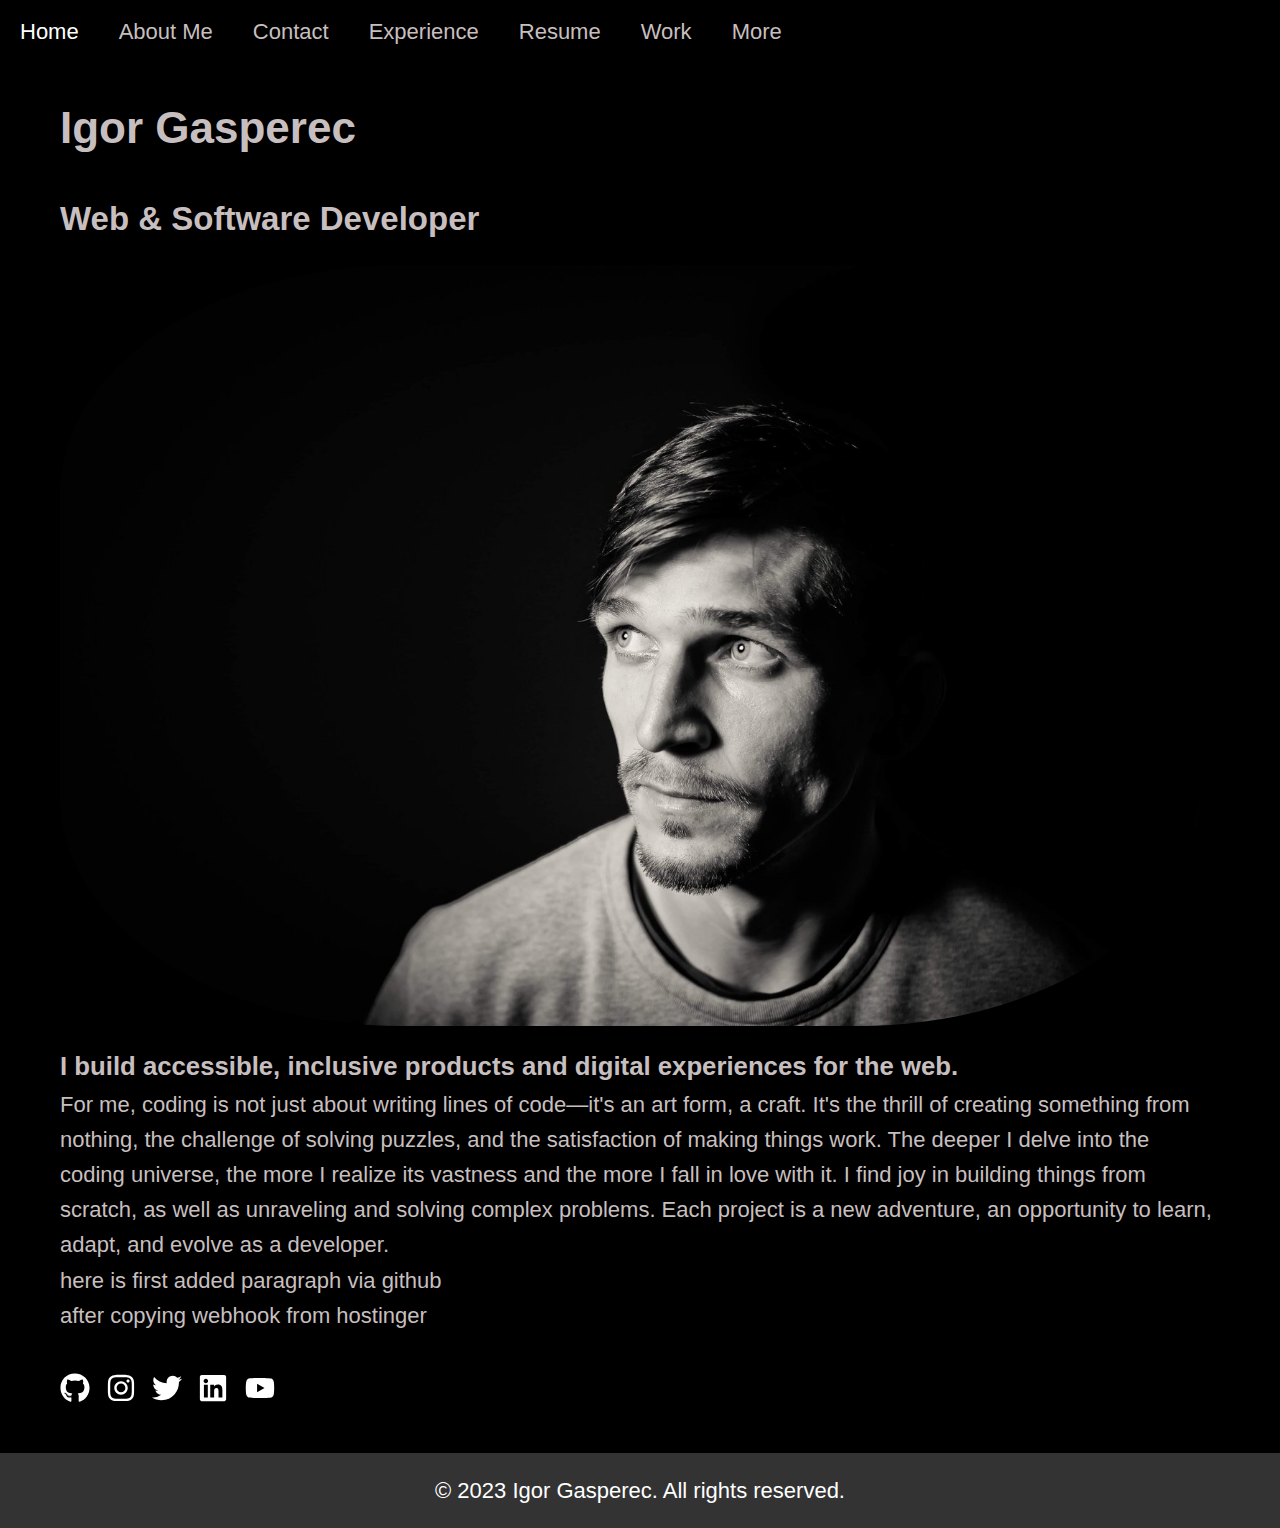
==== commit 50b112ab: "navigation changed to contact.php from .html" ====
--- a/about.html
+++ b/about.html
@@ -24,7 +24,7 @@
         <ul class="nav-list">
             <li><a href="/index.html">Home</a></li>
             <li><a href="/about.html">About Me</a></li>
-            <li><a href="/contact.html">Contact</a></li>
+            <li><a href="/contact.php">Contact</a></li>
             <li><a href="/experience.html">Experience</a></li>
             <li><a href="/resume.html">Resume</a></li>
             <li><a href="/work.html">Work</a></li>
--- a/css/normalise.css
+++ b/css/normalise.css
@@ -0,0 +1,350 @@
+/*! normalize.css v8.0.1 | MIT License | github.com/necolas/normalize.css */
+
+/* Document
+   ========================================================================== */
+
+/**
+ * 1. Correct the line height in all browsers.
+ * 2. Prevent adjustments of font size after orientation changes in iOS.
+ */
+
+ html {
+    line-height: 1.15; /* 1 */
+    -webkit-text-size-adjust: 100%; /* 2 */
+  }
+  
+  /* Sections
+     ========================================================================== */
+  
+  /**
+   * Remove the margin in all browsers.
+   */
+  
+  body {
+    margin: 0;
+  }
+  
+  /**
+   * Render the `main` element consistently in IE.
+   */
+  
+  main {
+    display: block;
+  }
+  
+  /**
+   * Correct the font size and margin on `h1` elements within `section` and
+   * `article` contexts in Chrome, Firefox, and Safari.
+   */
+  
+  h1 {
+    font-size: 2em;
+    margin: 0.67em 0;
+  }
+  
+  /* Grouping content
+     ========================================================================== */
+  
+  /**
+   * 1. Add the correct box sizing in Firefox.
+   * 2. Show the overflow in Edge and IE.
+   */
+  
+  hr {
+    box-sizing: content-box; /* 1 */
+    height: 0; /* 1 */
+    overflow: visible; /* 2 */
+  }
+  
+  /**
+   * 1. Correct the inheritance and scaling of font size in all browsers.
+   * 2. Correct the odd `em` font sizing in all browsers.
+   */
+  
+  pre {
+    font-family: monospace, monospace; /* 1 */
+    font-size: 1em; /* 2 */
+  }
+  
+  /* Text-level semantics
+     ========================================================================== */
+  
+  /**
+   * Remove the gray background on active links in IE 10.
+   */
+  
+  a {
+    background-color: transparent;
+  }
+  
+  /**
+   * 1. Remove the bottom border in Chrome 57-
+   * 2. Add the correct text decoration in Chrome, Edge, IE, Opera, and Safari.
+   */
+  
+  abbr[title] {
+    border-bottom: none; /* 1 */
+    text-decoration: underline; /* 2 */
+    text-decoration: underline dotted; /* 2 */
+  }
+  
+  /**
+   * Add the correct font weight in Chrome, Edge, and Safari.
+   */
+  
+  b,
+  strong {
+    font-weight: bolder;
+  }
+  
+  /**
+   * 1. Correct the inheritance and scaling of font size in all browsers.
+   * 2. Correct the odd `em` font sizing in all browsers.
+   */
+  
+  code,
+  kbd,
+  samp {
+    font-family: monospace, monospace; /* 1 */
+    font-size: 1em; /* 2 */
+  }
+  
+  /**
+   * Add the correct font size in all browsers.
+   */
+  
+  small {
+    font-size: 80%;
+  }
+  
+  /**
+   * Prevent `sub` and `sup` elements from affecting the line height in
+   * all browsers.
+   */
+  
+  sub,
+  sup {
+    font-size: 75%;
+    line-height: 0;
+    position: relative;
+    vertical-align: baseline;
+  }
+  
+  sub {
+    bottom: -0.25em;
+  }
+  
+  sup {
+    top: -0.5em;
+  }
+  
+  /* Embedded content
+     ========================================================================== */
+  
+  /**
+   * Remove the border on images inside links in IE 10.
+   */
+  
+  img {
+    border-style: none;
+  }
+  
+  /* Forms
+     ========================================================================== */
+  
+  /**
+   * 1. Change the font styles in all browsers.
+   * 2. Remove the margin in Firefox and Safari.
+   */
+  
+  button,
+  input,
+  optgroup,
+  select,
+  textarea {
+    font-family: inherit; /* 1 */
+    font-size: 100%; /* 1 */
+    line-height: 1.15; /* 1 */
+    margin: 0; /* 2 */
+  }
+  
+  /**
+   * Show the overflow in IE.
+   * 1. Show the overflow in Edge.
+   */
+  
+  button,
+  input { /* 1 */
+    overflow: visible;
+  }
+  
+  /**
+   * Remove the inheritance of text transform in Edge, Firefox, and IE.
+   * 1. Remove the inheritance of text transform in Firefox.
+   */
+  
+  button,
+  select { /* 1 */
+    text-transform: none;
+  }
+  
+  /**
+   * Correct the inability to style clickable types in iOS and Safari.
+   */
+  
+  button,
+  [type="button"],
+  [type="reset"],
+  [type="submit"] {
+    -webkit-appearance: button;
+  }
+  
+  /**
+   * Remove the inner border and padding in Firefox.
+   */
+  
+  button::-moz-focus-inner,
+  [type="button"]::-moz-focus-inner,
+  [type="reset"]::-moz-focus-inner,
+  [type="submit"]::-moz-focus-inner {
+    border-style: none;
+    padding: 0;
+  }
+  
+  /**
+   * Restore the focus styles unset by the previous rule.
+   */
+  
+  button:-moz-focusring,
+  [type="button"]:-moz-focusring,
+  [type="reset"]:-moz-focusring,
+  [type="submit"]:-moz-focusring {
+    outline: 1px dotted ButtonText;
+  }
+  
+  /**
+   * Correct the padding in Firefox.
+   */
+  
+  fieldset {
+    padding: 0.35em 0.75em 0.625em;
+  }
+  
+  /**
+   * 1. Correct the text wrapping in Edge and IE.
+   * 2. Correct the color inheritance from `fieldset` elements in IE.
+   * 3. Remove the padding so developers are not caught out when they zero out
+   *    `fieldset` elements in all browsers.
+   */
+  
+  legend {
+    box-sizing: border-box; /* 1 */
+    color: inherit; /* 2 */
+    display: table; /* 1 */
+    max-width: 100%; /* 1 */
+    padding: 0; /* 3 */
+    white-space: normal; /* 1 */
+  }
+  
+  /**
+   * Add the correct vertical alignment in Chrome, Firefox, and Opera.
+   */
+  
+  progress {
+    vertical-align: baseline;
+  }
+  
+  /**
+   * Remove the default vertical scrollbar in IE 10+.
+   */
+  
+  textarea {
+    overflow: auto;
+  }
+  
+  /**
+   * 1. Add the correct box sizing in IE 10.
+   * 2. Remove the padding in IE 10.
+   */
+  
+  [type="checkbox"],
+  [type="radio"] {
+    box-sizing: border-box; /* 1 */
+    padding: 0; /* 2 */
+  }
+  
+  /**
+   * Correct the cursor style of increment and decrement buttons in Chrome.
+   */
+  
+  [type="number"]::-webkit-inner-spin-button,
+  [type="number"]::-webkit-outer-spin-button {
+    height: auto;
+  }
+  
+  /**
+   * 1. Correct the odd appearance in Chrome and Safari.
+   * 2. Correct the outline style in Safari.
+   */
+  
+  [type="search"] {
+    -webkit-appearance: textfield; /* 1 */
+    outline-offset: -2px; /* 2 */
+  }
+  
+  /**
+   * Remove the inner padding in Chrome and Safari on macOS.
+   */
+  
+  [type="search"]::-webkit-search-decoration {
+    -webkit-appearance: none;
+  }
+  
+  /**
+   * 1. Correct the inability to style clickable types in iOS and Safari.
+   * 2. Change font properties to `inherit` in Safari.
+   */
+  
+  ::-webkit-file-upload-button {
+    -webkit-appearance: button; /* 1 */
+    font: inherit; /* 2 */
+  }
+  
+  /* Interactive
+     ========================================================================== */
+  
+  /*
+   * Add the correct display in Edge, IE 10+, and Firefox.
+   */
+  
+  details {
+    display: block;
+  }
+  
+  /*
+   * Add the correct display in all browsers.
+   */
+  
+  summary {
+    display: list-item;
+  }
+  
+  /* Misc
+     ========================================================================== */
+  
+  /**
+   * Add the correct display in IE 10+.
+   */
+  
+  template {
+    display: none;
+  }
+  
+  /**
+   * Add the correct display in IE 10.
+   */
+  
+  [hidden] {
+    display: none;
+  }
+  --- a/css/mystyles.css
+++ b/css/mystyles.css
@@ -0,0 +1,221 @@
+/* Reset and other styles... */
+
+/* Navigation Styles */
+
+
+/* Your existing styles... */
+
+
+/* Reset some default styles for better cross-browser consistency */
+* {
+    margin: 0;
+    padding: 0;
+    box-sizing: border-box;
+}
+
+body {
+    font-family: Arial, sans-serif;
+    background-color: #000000;
+    color: #C7BFBF;
+    line-height: 1.6;
+    font-size: 16px;
+}
+
+.container {
+    max-width: 1200px;
+    margin: 20px auto;
+    padding: 0 20px;
+    background-color: #000000; /* Light background for content */
+    box-shadow: 0 4px 8px rgba(0, 0, 0, 0.1); /* Adds a subtle shadow */
+}
+
+img {
+    max-width: 100%;
+    height: auto;
+    display: block;
+    margin: 20px 0; /* Spacing around images */
+}
+
+.profile {
+    flex: 1;
+    margin-right: 20px;
+}
+
+.profile img {
+    max-width: 100%;
+    height: auto;
+    border-radius: 30%;
+    background-color: black; /* Assuming your profile image has a black background */
+}
+
+.content {
+    flex: 2;
+}
+
+.social-icons {
+    margin-top: 20px;
+}
+
+.icon-link {
+    display: inline-block;
+    margin-right: 10px;
+}
+
+.icon-link img {
+    width: 30px;
+    height: 30px;
+    filter: invert(100%); /* Make the icons white */
+}
+
+/* Your media queries and footer styles... */
+
+/* Navigation Styles */
+nav {
+    background-color: black; /* Change the background color to gold */
+    overflow: hidden;
+}
+
+nav a {
+    display: block;
+    padding: 14px 20px;
+    text-decoration: none;
+    color: #C7BFBF; /* Set the initial link color to a light color */
+    transition: color 0.3s, background-color 0.3s; /* Add smooth transitions */
+}
+
+nav a:hover {
+    background-color: black; /* Change the background color when hovered */
+    color: white; /* Change the text color when hovered */
+}
+
+nav ul {
+    list-style-type: none;
+}
+
+nav li {
+    float: left;
+}
+
+
+/* Responsive break points */
+@media (min-width: 768px) {
+    body {
+        font-size: 18px;
+    }
+}
+
+@media (min-width: 992px) {
+    body {
+        font-size: 20px;
+    }
+}
+
+@media (min-width: 1200px) {
+    body {
+        font-size: 22px;
+    }
+}
+
+/* ADD THIS: Mobile Menu Styles */
+.menu-toggle {
+    display: none; /* Initially hide the menu toggle */
+    flex-direction: column;
+    cursor: pointer;
+    padding: 10px;
+}
+.menu-toggle .bar {
+    background-color: #C7BFBF;
+    height: 3px;
+    width: 25px;
+    margin: 3px;
+    transition: 0.3s;
+}
+
+/* Mobile navigation styles */
+.nav-list {
+    width: 100%;
+    overflow: hidden;
+    transition: max-height 0.2s ease-out;
+}
+
+/* Responsive breakpoint for mobile */
+@media (max-width: 768px) {
+    nav li {
+        float: none;
+        display: none; /* Hide menu items by default on mobile */
+    }
+
+    nav li a {
+        text-align: center;
+        padding: 15px;
+        width: 100%;
+        display: block;
+        border-bottom: 1px solid #C7BFBF;
+    }
+
+    .menu-toggle {
+        display: flex;
+    }
+}
+/* END of added CSS */
+
+
+/* Footer Styles */
+footer {
+    text-align: center;
+    padding: 20px 0;
+    background-color: #333;
+    color: #fff;
+}
+
+form {
+    max-width: 600px;
+    margin: 0 auto;
+  }
+  
+  label {
+    display: block;
+    font-size: 18px;
+    font-weight: bold;
+    margin-bottom: 10px;
+  }
+  
+  input[type="text"],
+  input[type="email"],
+  input[type="tel"],
+  textarea {
+    width: 100%;
+    padding: 10px;
+    font-size: 16px;
+    border: 1px solid #ccc;
+    border-radius: 5px;
+    margin-bottom: 20px;
+  }
+  
+  input[type="submit"] {
+    background-color: #007bff;
+    color: #fff;
+    border: none;
+    padding: 10px 20px;
+    font-size: 18px;
+    border-radius: 5px;
+    cursor: pointer;
+  }
+  
+  input[type="submit"]:hover {
+    background-color: #0062cc;
+  }
+
+  body {
+    background-image: url('/images/contact-background.jpg');
+    background-size: cover;
+    background-position: center;
+  }
+
+  form {
+    max-width: 600px;
+    margin: 0 auto;
+    border: 1px solid #ccc;
+    padding: 20px;
+    border-radius: 5px;
+  }
